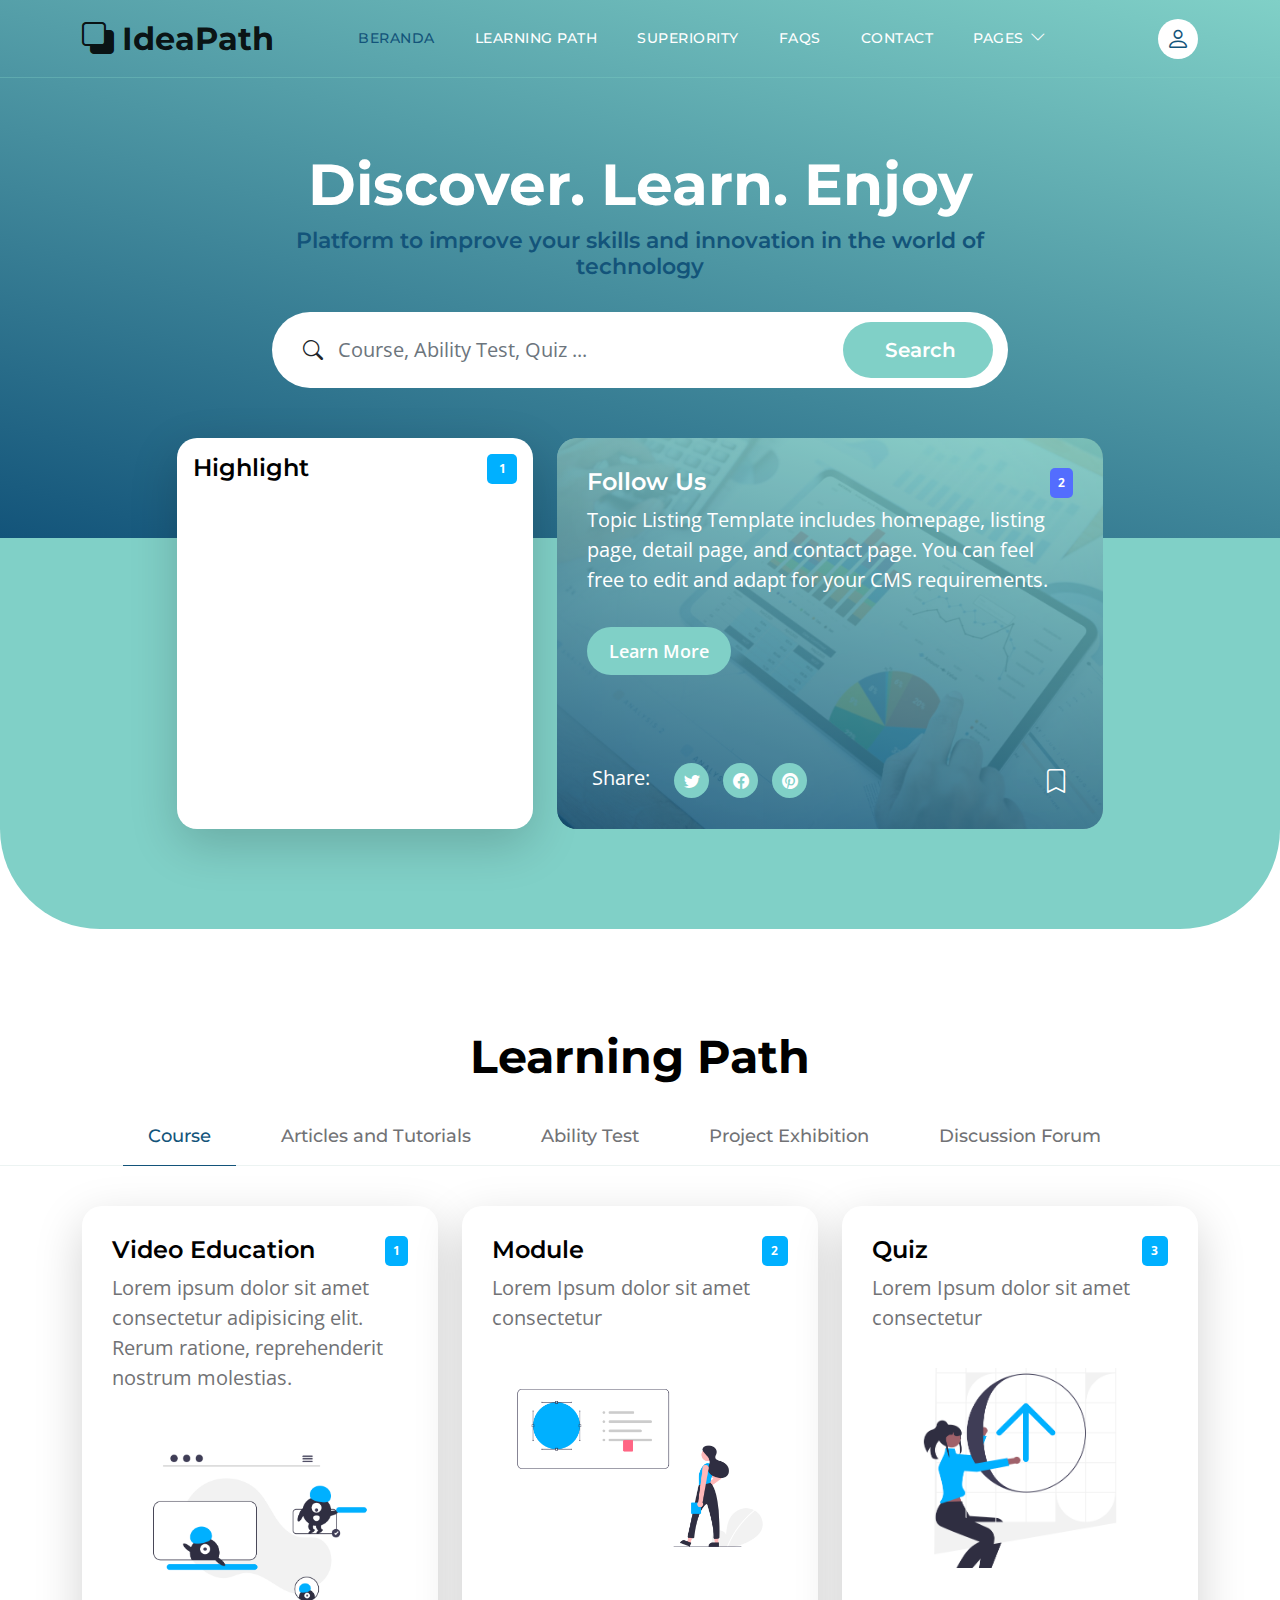
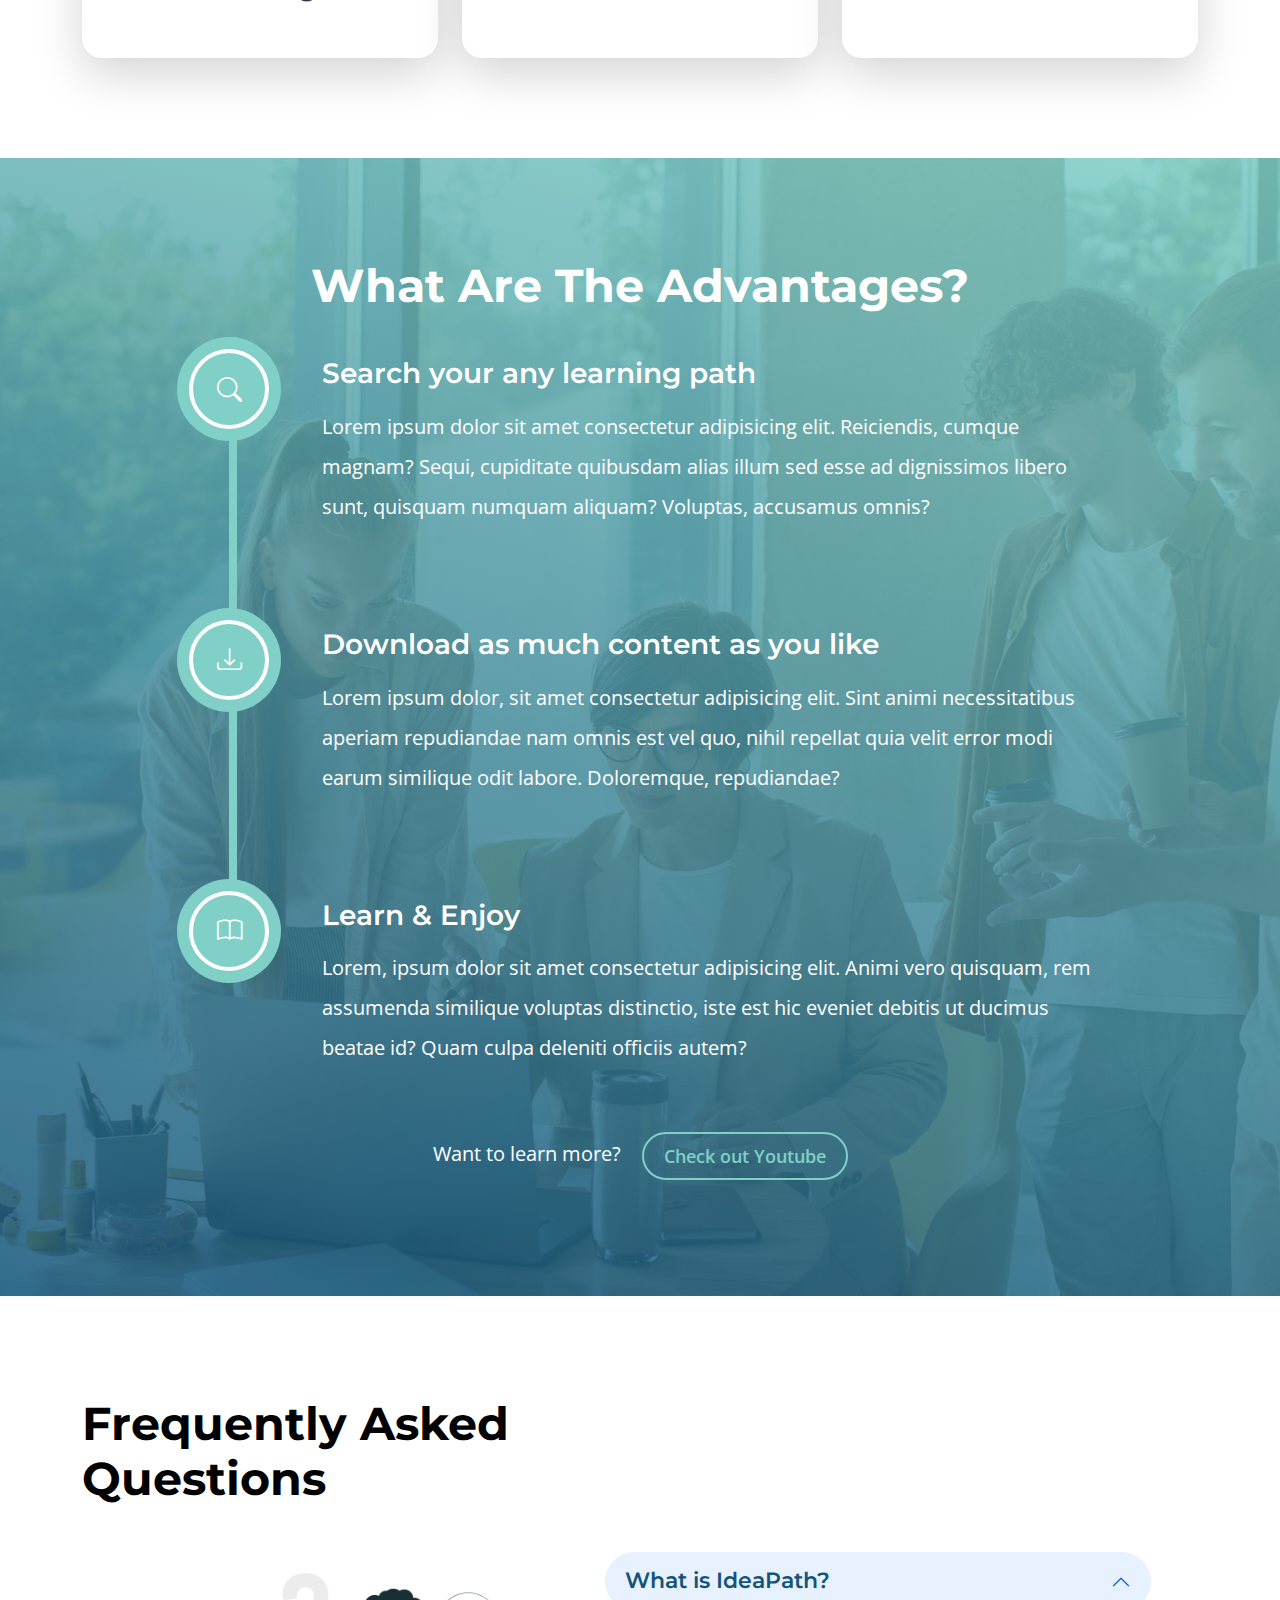
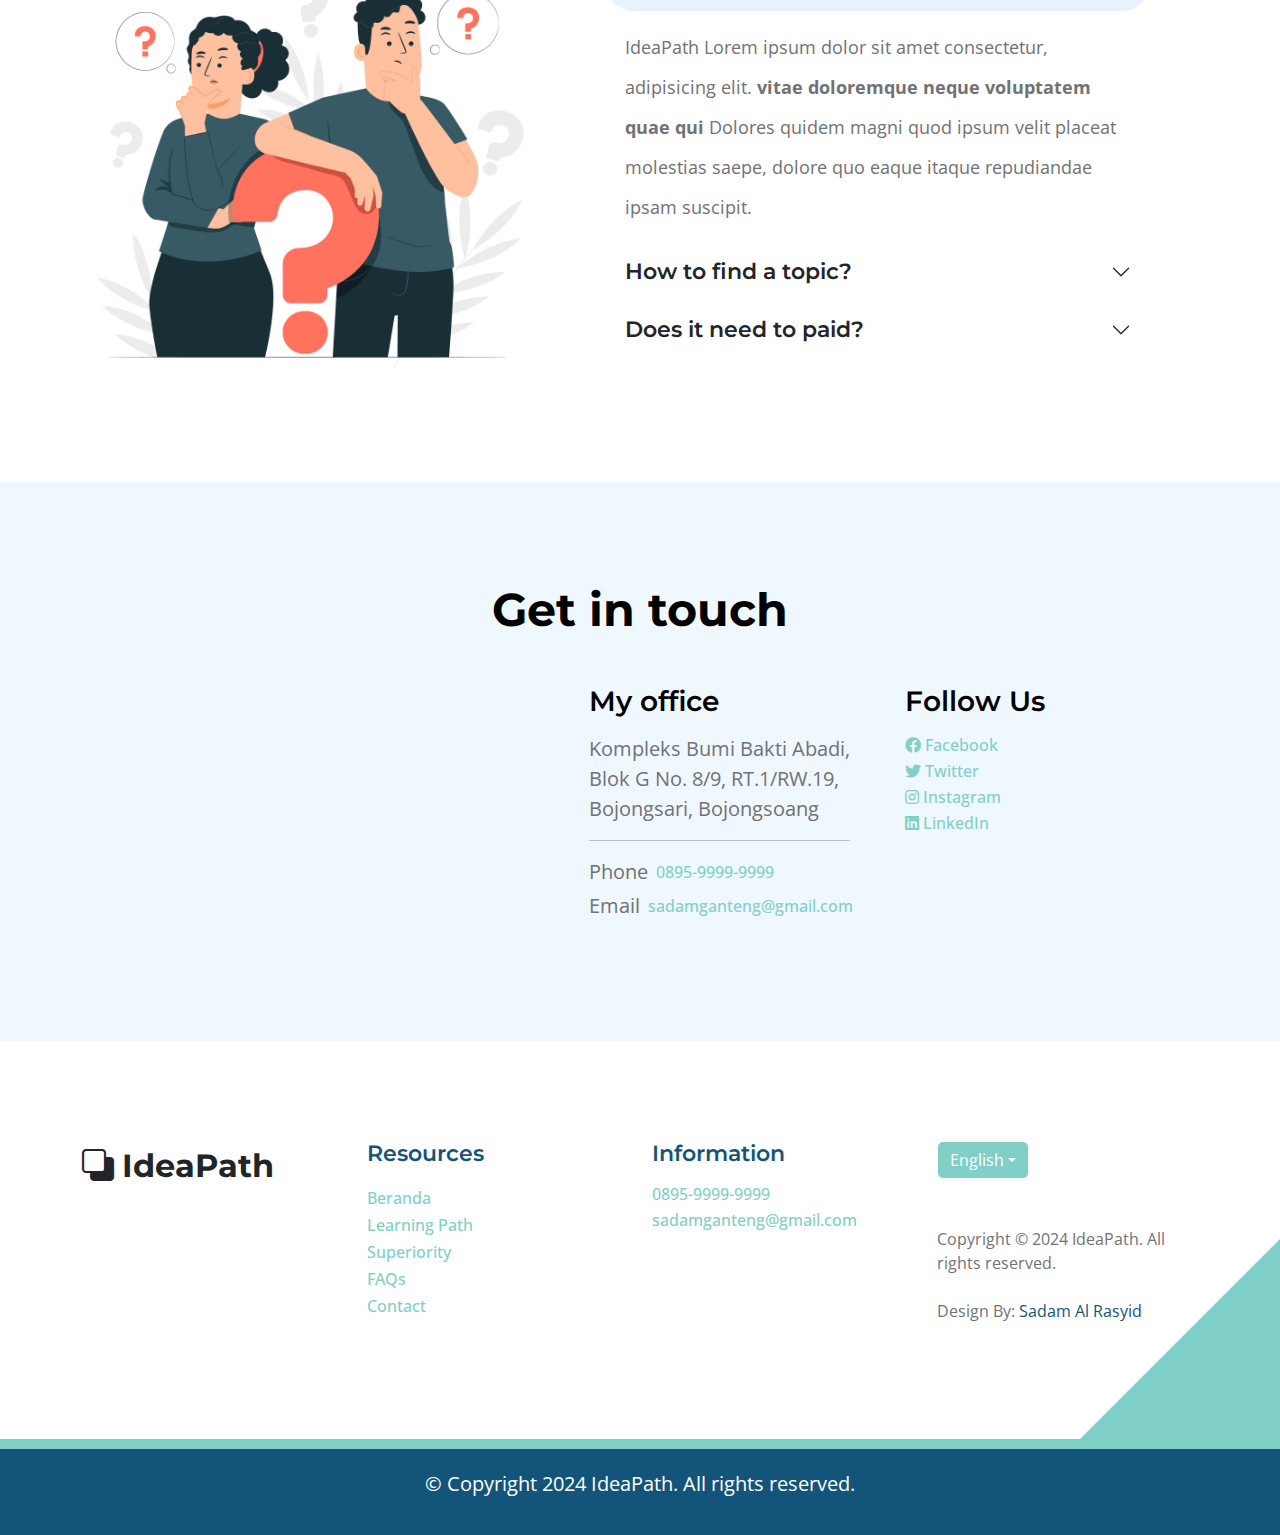
==== index.html @ 11477829 "first commit" ====
<!doctype html>
<html lang="en">
    <head>
        <meta charset="utf-8">
        <meta name="viewport" content="width=device-width, initial-scale=1">

        <meta name="description" content="">
        <meta name="author" content="">

        <title>IdeaPath</title>

        <!-- CSS FILES -->        
        <link rel="preconnect" href="https://fonts.googleapis.com">
        
        <link rel="preconnect" href="https://fonts.gstatic.com" crossorigin>

        <link href="https://fonts.googleapis.com/css2?family=Montserrat:wght@500;600;700&family=Open+Sans&display=swap" rel="stylesheet">
                        
        <link href="css/bootstrap.min.css" rel="stylesheet">

        <link href="css/bootstrap-icons.css" rel="stylesheet">

        <link href="css/style.css" rel="stylesheet">      

    </head>
    
    <!-- SADAM AL RASYID OWNER -->


    <body id="top">

        <main>

            <nav class="navbar navbar-expand-lg">
                <div class="container">
                    <a class="navbar-brand" href="index.html">
                        <i class="bi-back"></i>
                        <span>IdeaPath</span>
                    </a>

                    <div class="d-lg-none ms-auto me-4">
                        <a href="#top" class="navbar-icon bi-person smoothscroll"></a>
                    </div>
    
                    <button class="navbar-toggler" type="button" data-bs-toggle="collapse" data-bs-target="#navbarNav" aria-controls="navbarNav" aria-expanded="false" aria-label="Toggle navigation">
                        <span class="navbar-toggler-icon"></span>
                    </button>
    
                    <div class="collapse navbar-collapse" id="navbarNav">
                        <ul class="navbar-nav ms-lg-5 me-lg-auto">
                            <li class="nav-item">
                                <a class="nav-link click-scroll" href="#section_1">Beranda</a>
                            </li>

                            <li class="nav-item">
                                <a class="nav-link click-scroll" href="#section_2">Learning Path</a>
                            </li>
    
                            <li class="nav-item">
                                <a class="nav-link click-scroll" href="#section_3">Superiority</a>
                            </li>

                            <li class="nav-item">
                                <a class="nav-link click-scroll" href="#section_4">FAQs</a>
                            </li>
    
                            <li class="nav-item">
                                <a class="nav-link click-scroll" href="#section_5">Contact</a>
                            </li>

                            <li class="nav-item dropdown">
                                <a class="nav-link dropdown-toggle" href="#" id="navbarLightDropdownMenuLink" role="button" data-bs-toggle="dropdown" aria-expanded="false">Pages</a>

                                <ul class="dropdown-menu dropdown-menu-light" aria-labelledby="navbarLightDropdownMenuLink">
                                    <li><a class="dropdown-item" href="topics-listing.html">Topics Listing</a></li>

                                    <li><a class="dropdown-item" href="contact.html">Contact Form</a></li>
                                </ul>
                            </li>
                        </ul>

                        <div class="d-none d-lg-block">
                            <a href="#top" class="navbar-icon bi-person smoothscroll"></a>
                        </div>
                    </div>
                </div>
            </nav>
            

            <section class="hero-section d-flex justify-content-center align-items-center" id="section_1">
                <div class="container">
                    <div class="row">

                        <div class="col-lg-8 col-12 mx-auto">
                            <h1 class="text-white text-center">Discover. Learn. Enjoy</h1>

                            <h6 class="text-center">Platform to improve your skills and innovation in the world of technology</h6>

                            <form method="get" class="custom-form mt-4 pt-2 mb-lg-0 mb-5" role="search">
                                <div class="input-group input-group-lg">
                                    <span class="input-group-text bi-search" id="basic-addon1">
                                        
                                    </span>

                                    <input name="keyword" type="search" class="form-control" id="keyword" placeholder="Course, Ability Test, Quiz ..." aria-label="Search">

                                    <button type="submit" class="form-control">Search</button>
                                </div>
                            </form>
                        </div>

                    </div>
                </div>
            </section>


            <section class="featured-section">
                <div class="container">
                    <div class="row justify-content-center">

                        <div class="col-lg-4 col-12 mb-4 mb-lg-0">
                            <div class="custom-block bg-white shadow-lg p-3">
                                <div class="d-flex mb-3">
                                    <div>
                                        <h5 class="mb-2">Highlight</h5>
                                    </div>
                                    <span class="badge bg-design rounded-pill ms-auto">1</span>
                                </div>
                                <div class="embed-responsive embed-responsive-16by9">
                                    <iframe class="embed-responsive-item" src="https://www.youtube.com/embed/qycqF1CWcXg" allowfullscreen style="width: 100%; height: 300px; border: 0;"></iframe>
                                </div>
                            </div>
                        </div>                        


                        <div class="col-lg-6 col-12">
                            <div class="custom-block custom-block-overlay">
                                <div class="d-flex flex-column h-100">
                                    <img src="images/businesswoman-using-tablet-analysis.jpg" class="custom-block-image img-fluid" alt="">

                                    <div class="custom-block-overlay-text d-flex">
                                        <div>
                                            <h5 class="text-white mb-2">Follow Us</h5>

                                            <p class="text-white">Topic Listing Template includes homepage, listing page, detail page, and contact page. You can feel free to edit and adapt for your CMS requirements.</p>

                                            <a href="topics-detail.html" class="btn custom-btn mt-2 mt-lg-3">Learn More</a>
                                        </div>

                                        <span class="badge bg-finance rounded-pill ms-auto">2</span>
                                    </div>

                                    <div class="social-share d-flex">
                                        <p class="text-white me-4">Share:</p>

                                        <ul class="social-icon">
                                            <li class="social-icon-item">
                                                <a href="#" class="social-icon-link bi-twitter"></a>
                                            </li>

                                            <li class="social-icon-item">
                                                <a href="#" class="social-icon-link bi-facebook"></a>
                                            </li>

                                            <li class="social-icon-item">
                                                <a href="#" class="social-icon-link bi-pinterest"></a>
                                            </li>
                                        </ul>

                                        <a href="#" class="custom-icon bi-bookmark ms-auto"></a>
                                    </div>

                                    <div class="section-overlay"></div>
                                </div>
                            </div>
                        </div>

                    </div>
                </div>
            </section>


            <section class="explore-section section-padding" id="section_2">
                <div class="container">
                    <div class="row">

                        <div class="col-12 text-center">
                            <h2 class="mb-4">Learning Path</h1>
                        </div>

                    </div>
                </div>

                <div class="container-fluid">
                    <div class="row">
                        <ul class="nav nav-tabs" id="myTab" role="tablist">
                            <li class="nav-item" role="presentation">
                                <button class="nav-link active" id="design-tab" data-bs-toggle="tab" data-bs-target="#design-tab-pane" type="button" role="tab" aria-controls="design-tab-pane" aria-selected="true">Course</button>
                            </li>

                            <li class="nav-item" role="presentation">
                                <button class="nav-link" id="marketing-tab" data-bs-toggle="tab" data-bs-target="#marketing-tab-pane" type="button" role="tab" aria-controls="marketing-tab-pane" aria-selected="false">Articles and Tutorials</button>
                            </li>

                            <li class="nav-item" role="presentation">
                                <button class="nav-link" id="finance-tab" data-bs-toggle="tab" data-bs-target="#finance-tab-pane" type="button" role="tab" aria-controls="finance-tab-pane" aria-selected="false">Ability Test</button>
                            </li>

                            <li class="nav-item" role="presentation">
                                <button class="nav-link" id="music-tab" data-bs-toggle="tab" data-bs-target="#music-tab-pane" type="button" role="tab" aria-controls="music-tab-pane" aria-selected="false">Project Exhibition</button>
                            </li>

                            <li class="nav-item" role="presentation">
                                <button class="nav-link" id="education-tab" data-bs-toggle="tab" data-bs-target="#education-tab-pane" type="button" role="tab" aria-controls="education-tab-pane" aria-selected="false">Discussion Forum</button>
                            </li>
                        </ul>
                    </div>
                </div>

                <div class="container">
                    <div class="row">

                        <div class="col-12">
                            <div class="tab-content" id="myTabContent">
                                <div class="tab-pane fade show active" id="design-tab-pane" role="tabpanel" aria-labelledby="design-tab" tabindex="0">
                                    <div class="row">
                                        <div class="col-lg-4 col-md-6 col-12 mb-4 mb-lg-0">
                                            <div class="custom-block bg-white shadow-lg">
                                                <a href="topics-detail.html">
                                                    <div class="d-flex">
                                                        <div>
                                                            <h5 class="mb-2">Video Education</h5>

                                                            <p class="mb-0">Lorem ipsum dolor sit amet consectetur adipisicing elit. Rerum ratione, reprehenderit nostrum molestias.</p>
                                                        </div>

                                                        <span class="badge bg-design rounded-pill ms-auto">1</span>
                                                    </div>

                                                    <img src="images/topics/undraw_Remote_design_team_re_urdx.png" class="custom-block-image img-fluid" alt="">
                                                </a>
                                            </div>
                                        </div>

                                        <div class="col-lg-4 col-md-6 col-12 mb-4 mb-lg-0">
                                            <div class="custom-block bg-white shadow-lg">
                                                <a href="topics-detail.html">
                                                    <div class="d-flex">
                                                        <div>
                                                            <h5 class="mb-2">Module</h5>

                                                                <p class="mb-0">Lorem Ipsum dolor sit amet consectetur</p>
                                                        </div>

                                                        <span class="badge bg-design rounded-pill ms-auto">2</span>
                                                    </div>

                                                    <img src="images/topics/undraw_Redesign_feedback_re_jvm0.png" class="custom-block-image img-fluid" alt="">
                                                </a>
                                            </div>
                                        </div>

                                        <div class="col-lg-4 col-md-6 col-12">
                                            <div class="custom-block bg-white shadow-lg">
                                                <a href="topics-detail.html">
                                                    <div class="d-flex">
                                                        <div>
                                                            <h5 class="mb-2">Quiz</h5>

                                                                <p class="mb-0">Lorem Ipsum dolor sit amet consectetur</p>
                                                        </div>

                                                        <span class="badge bg-design rounded-pill ms-auto">3</span>
                                                    </div>

                                                    <img src="images/topics/colleagues-working-cozy-office-medium-shot.png" class="custom-block-image img-fluid" alt="">
                                                </a>
                                            </div>
                                        </div>
                                    </div>
                                </div>

                                <div class="tab-pane fade" id="marketing-tab-pane" role="tabpanel" aria-labelledby="marketing-tab" tabindex="0">
                                    <div class="row">
                                        <div class="col-lg-4 col-md-6 col-12 mb-4 mb-lg-3">
                                                <div class="custom-block bg-white shadow-lg">
                                                    <a href="topics-detail.html">
                                                        <div class="d-flex">
                                                            <div>
                                                                <h5 class="mb-2">Article</h5>

                                                                <p class="mb-0">Lorem Ipsum dolor sit amet consectetur</p>
                                                            </div>

                                                            <span class="badge bg-advertising rounded-pill ms-auto">1</span>
                                                        </div>

                                                        <img src="images/topics/undraw_online_ad_re_ol62.png" class="custom-block-image img-fluid" alt="">
                                                    </a>
                                                </div>
                                            </div>

                                            <div class="col-lg-4 col-md-6 col-12 mb-4 mb-lg-3">
                                                <div class="custom-block bg-white shadow-lg">
                                                    <a href="topics-detail.html">
                                                        <div class="d-flex">
                                                            <div>
                                                                <h5 class="mb-2">Webinar Information</h5>

                                                                <p class="mb-0">Lorem Ipsum dolor sit amet consectetur</p>
                                                            </div>

                                                            <span class="badge bg-advertising rounded-pill ms-auto">2</span>
                                                        </div>

                                                        <img src="images/topics/undraw_Group_video_re_btu7.png" class="custom-block-image img-fluid" alt="">
                                                    </a>
                                                </div>
                                            </div>

                                            <div class="col-lg-4 col-md-6 col-12">
                                                <div class="custom-block bg-white shadow-lg">
                                                    <a href="topics-detail.html">
                                                        <div class="d-flex">
                                                            <div>
                                                                <h5 class="mb-2">Workshop Information</h5>

                                                                <p class="mb-0">Lorem Ipsum dolor sit amet consectetur</p>
                                                            </div>

                                                            <span class="badge bg-advertising rounded-pill ms-auto">3</span>
                                                        </div>

                                                        <img src="images/topics/undraw_viral_tweet_gndb.png" class="custom-block-image img-fluid" alt="">
                                                    </a>
                                                </div>
                                            </div>
                                        </div>
                                  </div>

                                <div class="tab-pane fade" id="finance-tab-pane" role="tabpanel" aria-labelledby="finance-tab" tabindex="0">   <div class="row">
                                        <div class="col-lg-6 col-md-6 col-12 mb-4 mb-lg-0">
                                            <div class="custom-block bg-white shadow-lg">
                                                <a href="topics-detail.html">
                                                    <div class="d-flex">
                                                        <div>
                                                            <h5 class="mb-2">Notice</h5>

                                                            <p class="mb-0">Lorem Ipsum dolor sit amet consectetur</p>
                                                        </div>

                                                        <span class="badge bg-finance rounded-pill ms-auto">1</span>
                                                    </div>

                                                    <img src="images/topics/undraw_Finance_re_gnv2.png" class="custom-block-image img-fluid" alt="">
                                                </a>
                                            </div>
                                        </div>
                                        
                                        <div class="col-lg-6 col-md-6 col-12">
                                            <div class="custom-block custom-block-overlay d-flex flex-column justify-content-end align-items-center">
                                                <div class="d-flex flex-column h-100">
                                                    <img src="images/businesswoman-using-tablet-analysis.jpg" class="custom-block-image img-fluid" alt="">
                                        
                                                    <div class="custom-block-overlay-text d-flex flex-column h-100 justify-content-between">
                                                        <div>
                                                            <h5 class="text-white mb-2">TechMaster Challenge</h5>
                                                            <p class="text-white">Lorem ipsum dolor, sit amet consectetur adipisicing elit. Sint animi necessitatibus aperiam repudiandae nam omnis</p>
                                                        </div>
                                        
                                                        <div class="d-flex justify-content-center w-100 mt-auto mb-3">
                                                            <a href="topics-detail.html" class="btn btn-primary start-btn">Start</a>
                                                        </div>
                                        
                                                        <span class="badge bg-finance rounded-pill ms-auto">2</span>
                                                    </div>
                                        
                                                    <div class="section-overlay"></div>
                                                </div>
                                            </div>
                                        </div>

                                    </div>
                                </div>

                                <div class="tab-pane fade" id="music-tab-pane" role="tabpanel" aria-labelledby="music-tab" tabindex="0">
                                    <div class="row">
                                        <div class="col-lg-4 col-md-6 col-12 mb-4 mb-lg-3">
                                            <div class="custom-block bg-white shadow-lg">
                                                <a href="topics-detail.html">
                                                    <div class="d-flex">
                                                        <div>
                                                            <h5 class="mb-2">Sadam Juara 1</h5>

                                                            <p class="mb-0">Lorem Ipsum dolor sit amet consectetur</p>
                                                        </div>

                                                        <span class="badge bg-music rounded-pill ms-auto">1</span>
                                                    </div>

                                                    <img src="images/topics/undraw_Compose_music_re_wpiw.png" class="custom-block-image img-fluid" alt="">
                                                </a>
                                            </div>
                                        </div>

                                        <div class="col-lg-4 col-md-6 col-12 mb-4 mb-lg-3">
                                            <div class="custom-block bg-white shadow-lg">
                                                <a href="topics-detail.html">
                                                    <div class="d-flex">
                                                        <div>
                                                            <h5 class="mb-2">Evacademy</h5>

                                                            <p class="mb-0">Lorem Ipsum dolor sit amet consectetur</p>
                                                        </div>

                                                        <span class="badge bg-music rounded-pill ms-auto">2</span>
                                                    </div>

                                                    <img src="images/topics/undraw_happy_music_g6wc.png" class="custom-block-image img-fluid" alt="">
                                                </a>
                                            </div>
                                        </div>

                                        <div class="col-lg-4 col-md-6 col-12">
                                            <div class="custom-block bg-white shadow-lg">
                                                <a href="topics-detail.html">
                                                    <div class="d-flex">
                                                        <div>
                                                            <h5 class="mb-2">Juaraku</h5>

                                                            <p class="mb-0">Lorem Ipsum dolor sit amet consectetur</p>
                                                        </div>

                                                        <span class="badge bg-music rounded-pill ms-auto">3</span>
                                                    </div>

                                                    <img src="images/topics/undraw_Podcast_audience_re_4i5q.png" class="custom-block-image img-fluid" alt="">
                                                </a>
                                            </div>
                                        </div>
                                    </div>
                                </div>

                                <div class="tab-pane fade" id="education-tab-pane" role="tabpanel" aria-labelledby="education-tab" tabindex="0">
                                    <div class="row">
                                        <div class="col-lg-6 col-md-6 col-12 mb-4 mb-lg-3">
                                            <div class="custom-block bg-white shadow-lg">
                                                <a href="topics-detail.html">
                                                    <div class="d-flex">
                                                        <div>
                                                            <h5 class="mb-2">Call Meet</h5>

                                                            <p class="mb-0">Lorem Ipsum dolor sit amet consectetur</p>
                                                        </div>

                                                        <span class="badge bg-education rounded-pill ms-auto">1</span>
                                                    </div>

                                                    <img src="images/topics/undraw_Graduation_re_gthn.png" class="custom-block-image img-fluid" alt="">
                                                </a>
                                            </div>
                                        </div>

                                        <div class="col-lg-6 col-md-6 col-12">
                                            <div class="custom-block bg-white shadow-lg">
                                                <a href="topics-detail.html">
                                                    <div class="d-flex">
                                                        <div>
                                                            <h5 class="mb-2">Forum Chat</h5>

                                                            <p class="mb-0">Lorem Ipsum dolor sit amet consectetur</p>
                                                        </div>

                                                        <span class="badge bg-education rounded-pill ms-auto">2</span>
                                                    </div>

                                                    <img src="images/topics/undraw_Educator_re_ju47.png" class="custom-block-image img-fluid" alt="">
                                                </a>
                                            </div>
                                        </div>
                                    </div>
                                </div>
                            </div>

                    </div>
                </div>
            </section>


            <section class="timeline-section section-padding" id="section_3">
                <div class="section-overlay"></div>

                <div class="container">
                    <div class="row">

                        <div class="col-12 text-center">
                            <h2 class="text-white mb-4">What Are The Advantages?</h1>
                        </div>

                        <div class="col-lg-10 col-12 mx-auto">
                            <div class="timeline-container">
                                <ul class="vertical-scrollable-timeline" id="vertical-scrollable-timeline">
                                    <div class="list-progress">
                                        <div class="inner"></div>
                                    </div>

                                    <li>
                                        <h4 class="text-white mb-3">Search your any learning path</h4>

                                        <p class="text-white">Lorem ipsum dolor sit amet consectetur adipisicing elit. Reiciendis, cumque magnam? Sequi, cupiditate quibusdam alias illum sed esse ad dignissimos libero sunt, quisquam numquam aliquam? Voluptas, accusamus omnis?</p>

                                        <div class="icon-holder">
                                          <i class="bi-search"></i>
                                        </div>
                                    </li>
                                    
                                    <li>
                                        <h4 class="text-white mb-3">Download as much content as you like</h4>

                                        <p class="text-white">Lorem ipsum dolor, sit amet consectetur adipisicing elit. Sint animi necessitatibus aperiam repudiandae nam omnis est vel quo, nihil repellat quia velit error modi earum similique odit labore. Doloremque, repudiandae?</p>

                                        <div class="icon-holder">
                                          <i class="bi-download"></i>
                                        </div>
                                    </li>

                                    <li>
                                        <h4 class="text-white mb-3">Learn &amp; Enjoy</h4>

                                        <p class="text-white">Lorem, ipsum dolor sit amet consectetur adipisicing elit. Animi vero quisquam, rem assumenda similique voluptas distinctio, iste est hic eveniet debitis ut ducimus beatae id? Quam culpa deleniti officiis autem?</p>

                                        <div class="icon-holder">
                                          <i class="bi-book"></i>
                                        </div>
                                    </li>
                                </ul>
                            </div>
                        </div>

                        <div class="col-12 text-center mt-5">
                            <p class="text-white">
                                Want to learn more?
                                <a href="#" class="btn custom-btn custom-border-btn ms-3">Check out Youtube</a>
                            </p>
                        </div>
                    </div>
                </div>
            </section>


            <section class="faq-section section-padding" id="section_4">
                <div class="container">
                    <div class="row">

                        <div class="col-lg-6 col-12">
                            <h2 class="mb-4">Frequently Asked Questions</h2>
                        </div>

                        <div class="clearfix"></div>

                        <div class="col-lg-5 col-12">
                            <img src="images/faq_graphic.jpg" class="img-fluid" alt="FAQs">
                        </div>

                        <div class="col-lg-6 col-12 m-auto">
                            <div class="accordion" id="accordionExample">
                                <div class="accordion-item">
                                    <h2 class="accordion-header" id="headingOne">
                                        <button class="accordion-button" type="button" data-bs-toggle="collapse" data-bs-target="#collapseOne" aria-expanded="true" aria-controls="collapseOne">
                                        What is IdeaPath?
                                        </button>
                                    </h2>

                                    <div id="collapseOne" class="accordion-collapse collapse show" aria-labelledby="headingOne" data-bs-parent="#accordionExample">
                                        <div class="accordion-body">
                                            IdeaPath Lorem ipsum dolor sit amet consectetur, adipisicing elit. <strong>vitae doloremque neque voluptatem quae qui</strong> Dolores quidem magni quod ipsum velit placeat  molestias saepe, dolore quo eaque itaque repudiandae ipsam suscipit.
                                        </div>
                                    </div>
                                </div>

                                <div class="accordion-item">
                                    <h2 class="accordion-header" id="headingTwo">
                                        <button class="accordion-button collapsed" type="button" data-bs-toggle="collapse" data-bs-target="#collapseTwo" aria-expanded="false" aria-controls="collapseTwo">
                                        How to find a topic?
                                    </button>
                                    </h2>

                                    <div id="collapseTwo" class="accordion-collapse collapse" aria-labelledby="headingTwo" data-bs-parent="#accordionExample">
                                        <div class="accordion-body">
                                            You can search on Google with <strong>keywords</strong> such as templatemo portfolio, templatemo one-page layouts, photography, digital marketing, etc.
                                        </div>
                                    </div>
                                </div>

                                <div class="accordion-item">
                                    <h2 class="accordion-header" id="headingThree">
                                        <button class="accordion-button collapsed" type="button" data-bs-toggle="collapse" data-bs-target="#collapseThree" aria-expanded="false" aria-controls="collapseThree">
                                        Does it need to paid?
                                    </button>
                                    </h2>

                                    <div id="collapseThree" class="accordion-collapse collapse" aria-labelledby="headingThree" data-bs-parent="#accordionExample">
                                        <div class="accordion-body">
                                            Lorem, ipsum dolor sit amet consectetur adipisicing elit. Iste inventore ex aliquam eos cum similique ducimus numquam exercitationem, consequuntur porro beatae nulla eveniet nesciunt? Repellendus officia fugiat voluptatum eius facere! <code>.accordion-body</code> gooo.
                                        </div>
                                    </div>
                                </div>
                            </div>
                        </div>

                    </div>
                </div>
            </section>


            <section class="contact-section section-padding section-bg" id="section_5">
                <div class="container">
                    <div class="row">

                        <div class="col-lg-12 col-12 text-center">
                            <h2 class="mb-5">Get in touch</h2>
                        </div>
                        <div class="col-lg-5 col-12 mb-4 mb-lg-0">
                            <iframe class="google-map" src="https://www.google.com/maps/embed?pb=!1m18!1m12!1m3!1d3960.0794580477163!2d107.64256891071538!3d-6.999924768530088!2m3!1f0!2f0!3f0!3m2!1i1024!2i768!4f13.1!3m3!1m2!1s0x2e68e9be42e97311%3A0x57c04ff781d1689f!2skomplek%20Bumi%20Bakti%20Abadi%20C-10!5e0!3m2!1sid!2sid!4v1720538587493!5m2!1sid!2sid" width="100%" height="250" style="border:0;" allowfullscreen="" loading="lazy" referrerpolicy="no-referrer-when-downgrade"></iframe>
                        </div>

                        <div class="col-lg-3 col-md-6 col-12 mb-3 mb-lg- mb-md-0 ms-auto">
                            <h4 class="mb-3">My office</h4>

                            <p>Kompleks Bumi Bakti Abadi, Blok G No. 8/9, RT.1/RW.19, Bojongsari, Bojongsoang</p>

                            <hr>

                            <p class="d-flex align-items-center mb-1">
                                <span class="me-2">Phone</span>

                                <a href="tel: 305-240-9671" class="site-footer-link">
                                    0895-9999-9999
                                </a>
                            </p>

                            <p class="d-flex align-items-center">
                                <span class="me-2">Email</span>

                                <a href="mailto:info@company.com" class="site-footer-link">
                                    sadamganteng@gmail.com
                                </a>
                            </p>
                        </div>

                        <div class="col-lg-3 col-md-6 col-12 mx-auto">
                            <h4 class="mb-3">Follow Us</h4>
                        
                            <p class="d-flex align-items-center mb-1">
                                <a href="https://www.facebook.com" class="site-footer-link me-2">
                                    <i class="fab fa-facebook"></i> Facebook
                                </a>
                            </p>
                        
                            <p class="d-flex align-items-center mb-1">
                                <a href="https://www.twitter.com" class="site-footer-link me-2">
                                    <i class="fab fa-twitter"></i> Twitter
                                </a>
                            </p>
                        
                            <p class="d-flex align-items-center mb-1">
                                <a href="https://www.instagram.com" class="site-footer-link me-2">
                                    <i class="fab fa-instagram"></i> Instagram
                                </a>
                            </p>
                        
                            <p class="d-flex align-items-center mb-1">
                                <a href="https://www.linkedin.com" class="site-footer-link me-2">
                                    <i class="fab fa-linkedin"></i> LinkedIn
                                </a>
                            </p>
                        </div>
                        
                        <!-- Add Font Awesome for social media icons -->
                        <link rel="stylesheet" href="https://cdnjs.cloudflare.com/ajax/libs/font-awesome/5.15.3/css/all.min.css">
                        

                    </div>
                </div>
            </section>
        </main>

<footer class="site-footer section-padding">
            <div class="container">
                <div class="row">

                    <div class="col-lg-3 col-12 mb-4 pb-2">
                        <a class="navbar-brand mb-2" href="index.html">
                            <i class="bi-back"></i>
                            <span>IdeaPath</span>
                        </a>
                    </div>
                    
                    <div class="col-lg-3 col-md-4 col-6">
                        <h6 class="site-footer-title mb-3">Resources</h6>

                        <ul class="site-footer-links">
                            <li class="site-footer-link-item">
                                <a href="#" class="site-footer-link">Beranda</a>
                            </li>

                            <li class="site-footer-link-item">
                                <a href="#" class="site-footer-link">Learning Path</a>
                            </li>

                            <li class="site-footer-link-item">
                                <a href="#" class="site-footer-link">Superiority</a>
                            </li>
                            
                            <li class="site-footer-link-item">
                                <a href="#" class="site-footer-link">FAQs</a>
                            </li>

                            <li class="site-footer-link-item">
                                <a href="#" class="site-footer-link">Contact</a>
                            </li>
                        </ul>
                    </div>

                    <div class="col-lg-3 col-md-4 col-6 mb-4 mb-lg-0">
                        <h6 class="site-footer-title mb-3">Information</h6>

                        <p class="text-white d-flex mb-1">
                            <a href="tel: 305-240-9671" class="site-footer-link">
                                0895-9999-9999
                            </a>
                        </p>

                        <p class="text-white d-flex">
                            <a href="mailto:info@company.com" class="site-footer-link">
                                sadamganteng@gmail.com
                            </a>
                        </p>
                    </div>

                    <div class="col-lg-3 col-md-4 col-12 mt-4 mt-lg-0 ms-auto">
                        <div class="dropdown">
                            <button class="btn btn-secondary dropdown-toggle" type="button" data-bs-toggle="dropdown" aria-expanded="false">
                            English</button>

                            <ul class="dropdown-menu">
                                <li><button class="dropdown-item" type="button">Indonesian</button></li>

                                <li><button class="dropdown-item" type="button">Mandarin</button></li>

                            </ul>
                        </div>

                        <p class="copyright-text mt-lg-5 mt-4">Copyright © 2024 IdeaPath. All rights reserved.
                        <br><br>Design By: <a rel="nofollow" href="https://www.instagram.com/sadamalrasyid1/" target="_blank">Sadam Al Rasyid</a></p>
                        
                    </div>

                </div>
            </div>
        </footer>

    <!-- Footer Start -->
    <footer id="footer-copyright" class="cp">
        <div class="container">
            <div class="hm-footer-copyright text-center">
                <p style="color: white;">
                    &copy; Copyright 2024 IdeaPath. All rights reserved.
                </p>
            </div>
        </div>

        <div id="scroll-Top">
            <div class="return-to-top">
                <i class="fa fa-angle-up" id="scroll-top"></i>
            </div>
        </div>
    </footer>
    <!-- Footer End -->


        <!-- JAVASCRIPT FILES -->
        <script src="js/jquery.min.js"></script>
        <script src="js/bootstrap.bundle.min.js"></script>
        <script src="js/jquery.sticky.js"></script>
        <script src="js/click-scroll.js"></script>
        <script src="js/custom.js"></script>

    </body>
</html>
---- css/style.css ----
/* SADAM AL RASYID OWNER */

/* Editing Sadam */
.start-btn {
  background: linear-gradient(45deg, #13547a, #2575fc);
  color: white;
  border: none;
  font-size: 1.5rem;
  text-transform: uppercase;
  border-radius: 5px;
  transition: all 0.3s ease;
  box-shadow: 0 4px 10px rgba(0, 0, 0, 0.2);
  padding: 15px 30px;
  width: 100%;
  max-width: 300px;
  text-align: center;
}

.start-btn:hover {
  background: linear-gradient(45deg, #2575fc, #6a11cb);
  transform: translateY(-2px);
  box-shadow: 0 6px 15px rgba(0, 0, 0, 0.3);
}

.start-btn:active {
  transform: translateY(0);
  box-shadow: 0 4px 10px rgba(0, 0, 0, 0.2);
}

.custom-block {
  position: relative;
}

.custom-block-overlay-text {
  position: absolute;
  bottom: 0;
  left: 0;
  right: 0;
  padding: 20px;
}

.section-overlay {
  position: absolute;
  top: 0;
  left: 0;
  right: 0;
  bottom: 0;
  background: rgba(0, 0, 0, 0.5);
}

#footer-copyright {
  background: #13547a;
  color: white;
  padding: 20px 0;
}

#footer-copyright a {
  color: #f8f9fa;
  text-decoration: underline;
}

#footer-copyright a:hover {
  color: #13547a;
  text-decoration: none;
}

#scroll-Top {
  position: fixed;
  bottom: 20px;
  right: 20px;
  display: none;
}

.return-to-top {
  background: #717275;
  color: #fff;
  padding: 10px;
  border-radius: 50%;
  cursor: pointer;
}

.return-to-top:hover {
  background: #80d0c7;
}
/*---------------------------------------
  CUSTOM PROPERTIES ( VARIABLES )             
-----------------------------------------*/
:root {
  --white-color:                  #ffffff;
  --primary-color:                #13547a;
  --secondary-color:              #80d0c7;
  --section-bg-color:             #f0f8ff;
  --custom-btn-bg-color:          #80d0c7;
  --custom-btn-bg-hover-color:    #13547a;
  --dark-color:                   #000000;
  --p-color:                      #717275;
  --border-color:                 #7fffd4;
  --link-hover-color:             #13547a;

  --body-font-family:             'Open Sans', sans-serif;
  --title-font-family:            'Montserrat', sans-serif;

  --h1-font-size:                 58px;
  --h2-font-size:                 46px;
  --h3-font-size:                 32px;
  --h4-font-size:                 28px;
  --h5-font-size:                 24px;
  --h6-font-size:                 22px;
  --p-font-size:                  20px;
  --menu-font-size:               14px;
  --btn-font-size:                18px;
  --copyright-font-size:          16px;

  --border-radius-large:          100px;
  --border-radius-medium:         20px;
  --border-radius-small:          10px;

  --font-weight-normal:           400;
  --font-weight-medium:           500;
  --font-weight-semibold:         600;
  --font-weight-bold:             700;
}

body {
  background-color: var(--white-color);
  font-family: var(--body-font-family); 
}


/*---------------------------------------
  TYPOGRAPHY               
-----------------------------------------*/

h2,
h3,
h4,
h5,
h6 {
  color: var(--dark-color);
}

h1,
h2,
h3,
h4,
h5,
h6 {
  font-family: var(--title-font-family); 
  font-weight: var(--font-weight-semibold);
}

h1 {
  font-size: var(--h1-font-size);
  font-weight: var(--font-weight-bold);
}

h2 {
  font-size: var(--h2-font-size);
  font-weight: var(--font-weight-bold);
}

h3 {
  font-size: var(--h3-font-size);
}

h4 {
  font-size: var(--h4-font-size);
}

h5 {
  font-size: var(--h5-font-size);
}

h6 {
  color: var(--primary-color);
  font-size: var(--h6-font-size);
}

p {
  color: var(--p-color);
  font-size: var(--p-font-size);
  font-weight: var(--font-weight-normal);
}

ul li {
  color: var(--p-color);
  font-size: var(--p-font-size);
  font-weight: var(--font-weight-normal);
}

a, 
button {
  touch-action: manipulation;
  transition: all 0.3s;
}

a {
  display: inline-block;
  color: var(--primary-color);
  text-decoration: none;
}

a:hover {
  color: var(--link-hover-color);
}

b,
strong {
  font-weight: var(--font-weight-bold);
}


/*---------------------------------------
  SECTION               
-----------------------------------------*/
.section-padding {
  padding-top: 100px;
  padding-bottom: 100px;
}

.section-bg {
  background-color: var(--section-bg-color);
}

.section-overlay {
  background-image: linear-gradient(15deg, #13547a 0%, #80d0c7 100%);
  position: absolute;
  top: 0;
  left: 0;
  pointer-events: none;
  width: 100%;
  height: 100%;
  opacity: 0.85;
}

.section-overlay + .container {
  position: relative;
}

.tab-content {
  background-color: var(--white-color);
  border-radius: var(--border-radius-medium);
}

.nav-tabs {
  border-bottom: 1px solid #ecf3f2;
  margin-bottom: 40px;
  justify-content: center;
}

.nav-tabs .nav-link {
  border-radius: 0;
  border-top: 0;
  border-right: 0;
  border-left: 0;
  color: var(--p-color);
  font-family: var(--title-font-family);
  font-size: var(--btn-font-size);
  font-weight: var(--font-weight-medium);
  padding: 15px 25px;
  transition: all 0.3s;
}

.nav-tabs .nav-link:first-child {
  margin-right: 20px;
}

.nav-tabs .nav-item.show .nav-link, 
.nav-tabs .nav-link.active,
.nav-tabs .nav-link:focus, 
.nav-tabs .nav-link:hover {
  border-bottom-color: var(--primary-color);
  color: var(--primary-color);
}


/*---------------------------------------
  CUSTOM ICON COLOR               
-----------------------------------------*/
.custom-icon {
  color: var(--secondary-color);
}


/*---------------------------------------
  CUSTOM BUTTON               
-----------------------------------------*/
.custom-btn {
  background: var(--custom-btn-bg-color);
  border: 2px solid transparent;
  border-radius: var(--border-radius-large);
  color: var(--white-color);
  font-size: var(--btn-font-size);
  font-weight: var(--font-weight-semibold);
  line-height: normal;
  transition: all 0.3s;
  padding: 10px 20px;
}

.custom-btn:hover {
  background: var(--custom-btn-bg-hover-color);
  color: var(--white-color);
}

.custom-border-btn {
  background: transparent;
  border: 2px solid var(--custom-btn-bg-color);
  color: var(--custom-btn-bg-color);
}

.custom-border-btn:hover {
  background: var(--custom-btn-bg-color);
  border-color: transparent;
  color: var(--white-color);
}

.custom-btn-bg-white {
  border-color: var(--white-color);
  color: var(--white-color);
}


/*---------------------------------------
  SITE HEADER              
-----------------------------------------*/
.site-header {
  background-image: linear-gradient(15deg, #13547a 0%, #80d0c7 100%);
  padding-top: 150px;
  padding-bottom: 80px;
}

.site-header .container {
  height: 100%;
}

.breadcrumb-item+.breadcrumb-item::before,
.breadcrumb-item a:hover,
.breadcrumb-item.active {
  color: var(--white-color);
}

.site-header .custom-icon {
  color: var(--white-color);
  font-size: var(--h4-font-size);
}

.site-header .custom-icon:hover {
  color: var(--secondary-color);
}


/*---------------------------------------
  NAVIGATION              
-----------------------------------------*/
.sticky-wrapper {
  position: absolute;
  top: 0;
  right: 0;
  left: 0;
}

.sticky-wrapper.is-sticky .navbar {
  background-color: var(--secondary-color);
}

.navbar {
  background: transparent;
  border-bottom: 1px solid rgba(128, 208, 199, 0.35);
  z-index: 9;
}

.navbar-brand,
.navbar-brand:hover {
  font-size: var(--h3-font-size);
  font-weight: var(--font-weight-bold);
  display: block;
}

.navbar-brand span {
  font-family: var(--title-font-family);
}

.navbar-expand-lg .navbar-nav .nav-link {
  border-radius: var(--border-radius-large);
  margin: 10px;
  padding: 10px;
}

.navbar-nav .nav-link {
  display: inline-block;
  color: var(--white-color);
  font-family: var(--title-font-family); 
  font-size: var(--menu-font-size);
  font-weight: var(--font-weight-medium);
  text-transform: uppercase;
  letter-spacing: 0.5px;
  position: relative;
  padding-top: 15px;
  padding-bottom: 15px;
}

.navbar-nav .nav-link.active, 
.navbar-nav .nav-link:hover {
  color: var(--primary-color);
}

.navbar .dropdown-menu {
  background: var(--white-color);
  box-shadow: 0 1rem 3rem rgba(0,0,0,.175);
  border: 0;
  display: inherit;
  opacity: 0;
  min-width: 9rem;
  margin-top: 20px;
  padding: 13px 0 10px 0;
  transition: all 0.3s;
  pointer-events: none;
}

.navbar .dropdown-menu::before {
  content: "";
  width: 0;
  height: 0;
  border-left: 20px solid transparent;
  border-right: 20px solid transparent;
  border-bottom: 15px solid var(--white-color);
  position: absolute;
  top: -10px;
  left: 10px;
}

.navbar .dropdown-item {
  display: inline-block;
  color: var(--p-bg-color);
  font-family: var(--title-font-family); 
  font-size: var(--menu-font-size);
  font-weight: var(--font-weight-medium);
  text-transform: uppercase;
  letter-spacing: 0.5px;
  position: relative;
}

.navbar .dropdown-item.active, 
.navbar .dropdown-item:active,
.navbar .dropdown-item:focus, 
.navbar .dropdown-item:hover {
  background: transparent;
  color: var(--primary-color);
}

.navbar .dropdown-toggle::after {
  content: "\f282";
  display: inline-block;
  font-family: bootstrap-icons !important;
  font-size: var(--copyright-font-size);
  font-style: normal;
  font-weight: normal !important;
  font-variant: normal;
  text-transform: none;
  line-height: 1;
  vertical-align: -.125em;
  -webkit-font-smoothing: antialiased;
  -moz-osx-font-smoothing: grayscale;
  position: relative;
  left: 2px;
  border: 0;
}

@media screen and (min-width: 992px) {
  .navbar .dropdown:hover .dropdown-menu {
    opacity: 1;
    margin-top: 0;
    pointer-events: auto;
  }
}

.navbar-icon {
  background: var(--white-color);
  border-radius: var(--border-radius-large);
  display: inline-block;
  font-size: var(--h5-font-size);
  width: 40px;
  height: 40px;
  line-height: 40px;
  text-align: center;
  transition: all 0.3s ease;
}

.navbar-icon:hover {
  background: var(--primary-color);
  color: var(--white-color);
}

.navbar-toggler {
  border: 0;
  padding: 0;
  cursor: pointer;
  margin: 0;
  width: 30px;
  height: 35px;
  outline: none;
}

.navbar-toggler:focus {
  outline: none;
  box-shadow: none;
}

.navbar-toggler[aria-expanded="true"] .navbar-toggler-icon {
  background: transparent;
}

.navbar-toggler[aria-expanded="true"] .navbar-toggler-icon:before,
.navbar-toggler[aria-expanded="true"] .navbar-toggler-icon:after {
  transition: top 300ms 50ms ease, -webkit-transform 300ms 350ms ease;
  transition: top 300ms 50ms ease, transform 300ms 350ms ease;
  transition: top 300ms 50ms ease, transform 300ms 350ms ease, -webkit-transform 300ms 350ms ease;
  top: 0;
}

.navbar-toggler[aria-expanded="true"] .navbar-toggler-icon:before {
  transform: rotate(45deg);
}

.navbar-toggler[aria-expanded="true"] .navbar-toggler-icon:after {
  transform: rotate(-45deg);
}

.navbar-toggler .navbar-toggler-icon {
  background: var(--white-color);
  transition: background 10ms 300ms ease;
  display: block;
  width: 30px;
  height: 2px;
  position: relative;
}

.navbar-toggler .navbar-toggler-icon:before,
.navbar-toggler .navbar-toggler-icon:after {
  transition: top 300ms 350ms ease, -webkit-transform 300ms 50ms ease;
  transition: top 300ms 350ms ease, transform 300ms 50ms ease;
  transition: top 300ms 350ms ease, transform 300ms 50ms ease, -webkit-transform 300ms 50ms ease;
  position: absolute;
  right: 0;
  left: 0;
  background: var(--white-color);
  width: 30px;
  height: 2px;
  content: '';
}

.navbar-toggler .navbar-toggler-icon::before {
  top: -8px;
}

.navbar-toggler .navbar-toggler-icon::after {
  top: 8px;
}


/*---------------------------------------
  HERO        
-----------------------------------------*/
.hero-section {
  background-image: linear-gradient(15deg, #13547a 0%, #80d0c7 100%);
  position: relative;
  overflow: hidden;
  padding-top: 150px;
  padding-bottom: 150px;
}

.hero-section .input-group {
  background-color: var(--white-color);
  border-radius: var(--border-radius-large);
  padding: 10px 15px;
}

.hero-section .input-group-text {
  background-color: transparent;
  border: 0;
}

.hero-section input[type="search"] {
  border: 0;
  box-shadow: none;
  margin-bottom: 0;
  padding-left: 0;
}

.hero-section button[type="submit"] {
  background-color: var(--primary-color);
  border: 0;
  border-radius: var(--border-radius-large) !important;
  color: var(--white-color);
  max-width: 150px;
}


/*---------------------------------------
  TOPICS              
-----------------------------------------*/
.featured-section {
  background-color: var(--secondary-color);
  border-radius: 0 0 100px 100px;
  padding-bottom: 100px;
}

.featured-section .row {
  position: relative;
  bottom: 100px;
  margin-bottom: -100px;
}

.custom-block {
  border-radius: var(--border-radius-medium);
  position: relative;
  overflow: hidden;
  padding: 30px;
  transition: all 0.3s ease;
  height: 100%;
}

.custom-block:hover {
  background-color: var(--secondary-color);
  transform: translateY(-3px);
}

.custom-block > a {
  width: 100%;
}

.custom-block-image {
  display: block;
  width: 100%;
  height: 200px;
  object-fit: cover;
  margin-top: 35px;
}

.custom-block .rounded-pill {
  border-radius: 5px !important;
  display: flex;
  justify-content: center;
  text-align: center;
  width: 30px;
  height: 30px;
  line-height: 20px;
}

.custom-block-overlay {
  height: 100%;
  min-height: 350px;
  padding: 0;
}

.custom-block-overlay > a {
  height: 100%;
}

.custom-block-overlay .custom-block-image {
  border-radius: var(--border-radius-medium);
  display: block;
  height: 100%;
  margin-top: 0;
}

.custom-block-overlay-text {
  position: absolute;
  z-index: 2;
  top: 0;
  right: 0;
  left: 0;
  padding: 30px;
}

.social-share {
  position: absolute;
  bottom: 0;
  right: 0;
  left: 0;
  z-index: 2;
  padding: 20px 35px;
}

.social-share .bi-bookmark {
  color: var(--white-color);
  font-size: var(--h5-font-size);
}

.social-share .bi-bookmark:hover {
  color: var(--secondary-color);
}

.bg-design {
  background-color: #00B0FF;
}

.bg-graphic {
  background-color: #00BFA6;
}

.bg-advertising {
  background-color: #F50057;
}

.bg-finance {
  background-color: #536DFE;
}

.bg-music {
  background-color: #F9A826;
}

.bg-education {
  background-color: #00BFA6;
}


/*---------------------------------------
  TOPICS               
-----------------------------------------*/
.topics-detail-block {
  border-radius: var(--border-radius-medium);
  position: relative;
  overflow: hidden;
}

.topics-detail-block-image {
  display: block;
  border-radius: var(--border-radius-medium);
}

blockquote {
  background-color: var(--section-bg-color);
  border-radius: var(--border-radius-small);
  font-family: var(--title-font-family);
  font-size: var(--h4-font-size);
  font-weight: var(--font-weight-bold);
  display: inline-block;
  text-align: center;
  margin: 30px;
  padding: 40px;
}

.topics-listing-page .site-header {
  padding-bottom: 65px;
}

.custom-block-topics-listing-info {
  margin: 30px 20px 20px 30px;
}

.custom-block-topics-listing {
  height: inherit;
}

.custom-block-topics-listing .custom-block-image {
  width: 200px;
}


/*---------------------------------------
  PAGINATION              
-----------------------------------------*/
.pagination {
  margin-top: 40px;
}

.page-link {
  border: 0;
  border-radius: var(--border-radius-small);
  color: var(--p-color);
  font-family: var(--title-font-family);
  margin: 0 5px;
  padding: 10px 20px;
}

.page-link:hover,
.page-item:first-child .page-link:hover,
.page-item:last-child .page-link:hover {
  background-color: var(--secondary-color);
  color: var(--white-color);
}

.page-item:first-child .page-link {
  margin-right: 10px;
}

.page-item:first-child .page-link,
.page-item:last-child .page-link {
  background-color: var(--section-bg-color);
  border-radius: var(--border-radius-small);
}

.active>.page-link, .page-link.active {
  background-color: var(--secondary-color);
  border-color: var(--secondary-color);
}


/*---------------------------------------
  TIMELINE              
-----------------------------------------*/
.timeline-section {
  background-image: url('../images/colleagues-working-cozy-office-medium-shot.jpg');
  background-repeat: no-repeat;
  background-position: center;
  background-size: cover;
  position: relative;
}

.timeline-container .vertical-scrollable-timeline {
  list-style-type: none;
  position: relative;
  padding-left: 0;
}

.timeline-container .vertical-scrollable-timeline .list-progress {
  width: 8px;
  height: 87%;
  background-color: var(--primary-color);
  position: absolute;
  left: 52px;
  top: 0;
  overflow: hidden;
}

.timeline-container .vertical-scrollable-timeline .list-progress .inner {
  position: absolute;
  right: 0;
  bottom: 0;
  height: 100%;
  background-color: var(--secondary-color);
  width: 100%;
}

.timeline-container .vertical-scrollable-timeline li {
  position: relative;
  padding: 20px 0px 65px 145px;
}

.timeline-container .vertical-scrollable-timeline li:last-child {
  padding-bottom: 0;
}

.timeline-container .vertical-scrollable-timeline li p {
  line-height: 40px;
}

.timeline-container .vertical-scrollable-timeline li p:last-child {
  margin-bottom: 0;
}

.timeline-container .vertical-scrollable-timeline li .icon-holder {
  position: absolute;
  left: 0;
  top: 0;
  width: 104px;
  height: 104px;
  display: flex;
  justify-content: center;
  align-items: center;
  background-color: var(--secondary-color);
  border-radius: 50%;
  z-index: 1;
  transition: 0.4s all;
}

.timeline-container .vertical-scrollable-timeline li .icon-holder::before {
  content: "";
  width: 80px;
  height: 80px;
  border: 4px solid #fff;
  position: absolute;
  background-color: var(--secondary-color);
  border-radius: 50%;
  z-index: -1;
  transition: 0.4s all;
}

.timeline-container .vertical-scrollable-timeline li .icon-holder i {
  font-size: 25px;
  color: var(--white-color);
}

.timeline-container .vertical-scrollable-timeline li::before {
  content: "";
  position: absolute;
  height: 100%;
  width: 8px;
  background-color: transparent;
  left: 52px;
  z-index: 0;
}

.timeline-container .vertical-scrollable-timeline li.active .icon-holder {
  background-color: var(--primary-color);
}

.timeline-container .vertical-scrollable-timeline li.active .icon-holder::before {
  background-color: var(--primary-color);
}


/*---------------------------------------
  FAQs              
-----------------------------------------*/
.faq-section .accordion-item {
  border: 0;
}

.faq-section .accordion-button {
  font-size: var(--h6-font-size);
  font-weight: var(--font-weight-semibold);
}

.faq-section .accordion-item:first-of-type .accordion-button {
  border-radius: var(--border-radius-large);
}

.faq-section .accordion-button:not(.collapsed) {
  border-radius: var(--border-radius-large);
  box-shadow: none;
  color: var(--primary-color);
}

.faq-section .accordion-body {
  color: var(--p-color);
  font-size: var(--btn-font-size);
  line-height: 40px;
}

/*---------------------------------------
  NEWSLETTER               
-----------------------------------------*/
.newsletter-image {
  border-radius: var(--border-radius-medium);
}


/*---------------------------------------
  CONTACT               
-----------------------------------------*/
.google-map {
  border-radius: var(--border-radius-medium);
}

.contact-form .form-floating>textarea {
  border-radius: var(--border-radius-medium);
  height: 150px;
}


/*---------------------------------------
  SUBSCRIBE FORM               
-----------------------------------------*/
.subscribe-form-wrap {
  padding: 50px;
}

.subscribe-form {
  width: 95%;
}


/*---------------------------------------
  CUSTOM FORM               
-----------------------------------------*/
.custom-form .form-control {
  border-radius: var(--border-radius-large);
  color: var(--p-color);
  margin-bottom: 24px;
  padding-top: 13px;
  padding-bottom: 13px;
  padding-left: 20px;
  outline: none;
}

.form-floating>label {
  padding-left: 20px;
}

.custom-form button[type="submit"] {
  background: var(--custom-btn-bg-color);
  border: none;
  border-radius: var(--border-radius-large);
  color: var(--white-color);
  font-family: var(--title-font-family);
  font-size: var(--p-font-size);
  font-weight: var(--font-weight-semibold);
  transition: all 0.3s;
  margin-bottom: 0;
}

.custom-form button[type="submit"]:hover,
.custom-form button[type="submit"]:focus {
  background: var(--custom-btn-bg-hover-color);
  border-color: transparent;
}


/*---------------------------------------
  SITE FOOTER              
-----------------------------------------*/
.site-footer {
  border-bottom: 10px solid var(--secondary-color);
  position: relative;
}

.site-footer::after {
  content: "";
  position: absolute;
  bottom: 0;
  right: 0;
  width: 0;
  height: 0;
  border-style: solid;
  border-width: 0 0 200px 200px;
  border-color: transparent transparent var(--secondary-color) transparent;
  pointer-events: none;
}

.site-footer-title {
  color: var(--primary-color); 
}

.site-footer .dropdown-menu {
  padding: 0;
}

.site-footer .dropdown-item {
  color: var(--p-color);
  font-size: var(--menu-font-size);
  font-weight: var(--font-weight-medium);
  padding: 4px 18px;
}

.site-footer .dropdown-item:hover {
  background-color: transparent;
  color: var(--primary-color);
}

.site-footer .dropdown-menu li:first-child .dropdown-item {
  padding-top: 10px;
}

.site-footer .dropdown-menu li:last-child .dropdown-item {
  padding-bottom: 12px;
}

.site-footer .dropdown-toggle {
  background-color: var(--secondary-color);
  border-color: var(--white-color);
}

.site-footer .dropdown-toggle:hover {
  background-color: var(--primary-color);
  border-color: transparent;
}

.site-footer-links {
  padding-left: 0;
}

.site-footer-link-item {
  display: block;
  list-style: none;
  line-height: normal;
}

.site-footer-link {
  color: var(--secondary-color);
  font-size: var(--copyright-font-size);
  font-weight: var(--font-weight-medium);
  line-height: normal;
}

.copyright-text {
  font-size: var(--copyright-font-size);
}


/*---------------------------------------
  SOCIAL ICON               
-----------------------------------------*/
.social-icon {
  margin: 0;
  padding: 0;
}

.social-icon-item {
  list-style: none;
  display: inline-block;
  vertical-align: top;
}

.social-icon-link {
  background: var(--secondary-color);
  border-radius: var(--border-radius-large);
  color: var(--white-color);
  font-size: var(--copyright-font-size);
  display: block;
  margin-right: 10px;
  text-align: center;
  width: 35px;
  height: 35px;
  line-height: 36px;
  transition: background 0.2s, color 0.2s;
}

.social-icon-link:hover {
  background: var(--primary-color);
  color: var(--white-color);
}


/*---------------------------------------
  RESPONSIVE STYLES               
-----------------------------------------*/
@media screen and (max-width: 991px) {
  h1 {
    font-size: 48px;
  }

  h2 {
    font-size: 36px;
  }

  h3 {
    font-size: 32px;
  }

  h4 {
    font-size: 28px;
  }

  h5 {
    font-size: 20px;
  }

  h6 {
    font-size: 18px;
  }

  .section-padding {
    padding-top: 50px;
    padding-bottom: 50px;
  }
  
  .navbar {
    background-color: var(--secondary-color);
  }

  .navbar-nav .dropdown-menu {
    position: relative;
    left: 10px;
    opacity: 1;
    pointer-events: auto;
    max-width: 155px;
    margin-top: 10px;
    margin-bottom: 15px;
  }

  .navbar-expand-lg .navbar-nav {
    padding-bottom: 20px;
  }

  .navbar-expand-lg .navbar-nav .nav-link {
    padding: 0;
  }

  .nav-tabs .nav-link:first-child {
    margin-right: 5px;
  }

  .nav-tabs .nav-link {
    font-size: var(--copyright-font-size);
    padding: 10px;
  }

  .featured-section {
    border-radius: 0 0 80px 80px;
    padding-bottom: 50px;
  }

  .custom-block-topics-listing .custom-block-image {
    width: auto;
  }

  .custom-block-topics-listing > .d-flex,
  .custom-block-topics-listing-info,
  .custom-block-topics-listing a {
    flex-direction: column;
  }

  .timeline-container .vertical-scrollable-timeline .list-progress {
    height: 75%;
  }

  .timeline-container .vertical-scrollable-timeline li {
    padding-left: 135px;
  }

  .subscribe-form-wrap {
    padding-top: 30px;
    padding-bottom: 0;
  }
}

@media screen and (max-width: 480px) {
  h1 {
    font-size: 36px;
  }

  h2 {
    font-size: 28px;
  }

  h3 {
    font-size: 26px;
  }

  h4 {
    font-size: 22px;
  }

  h5 {
    font-size: 20px;
  }
}
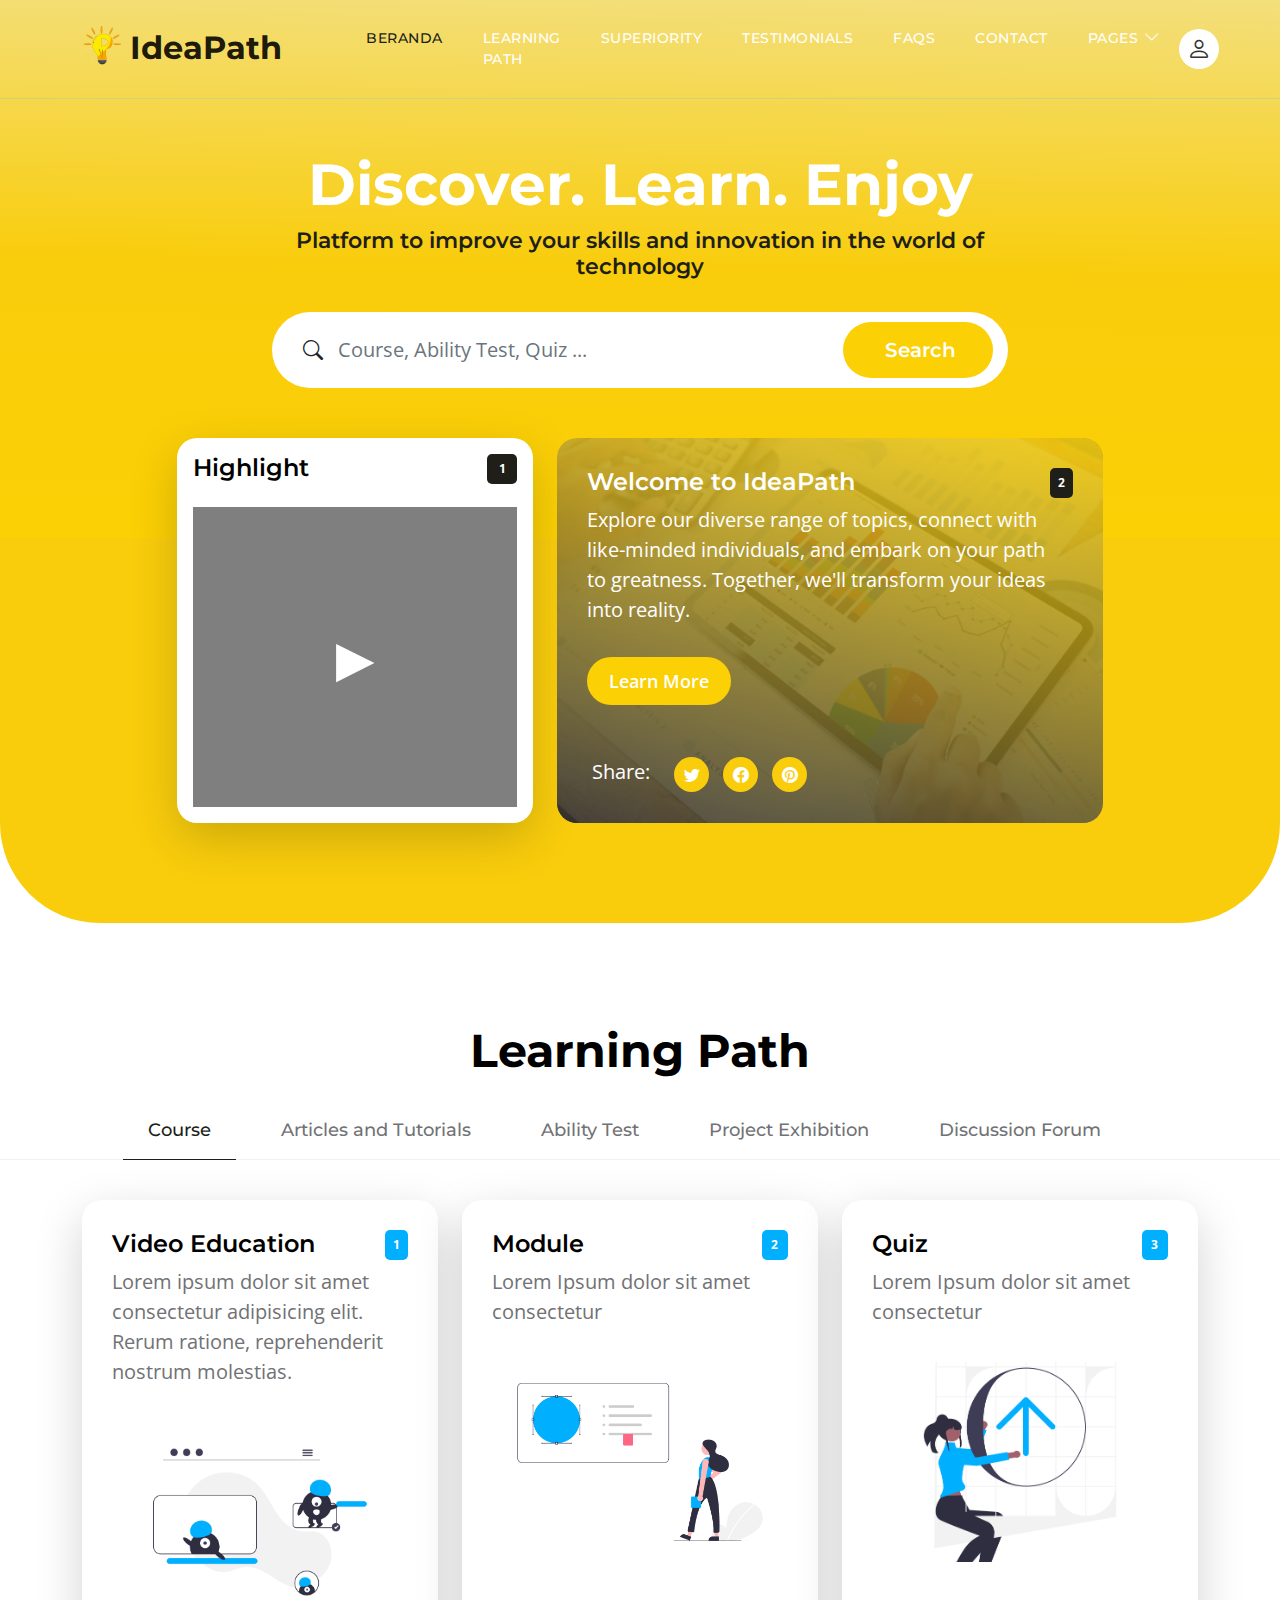
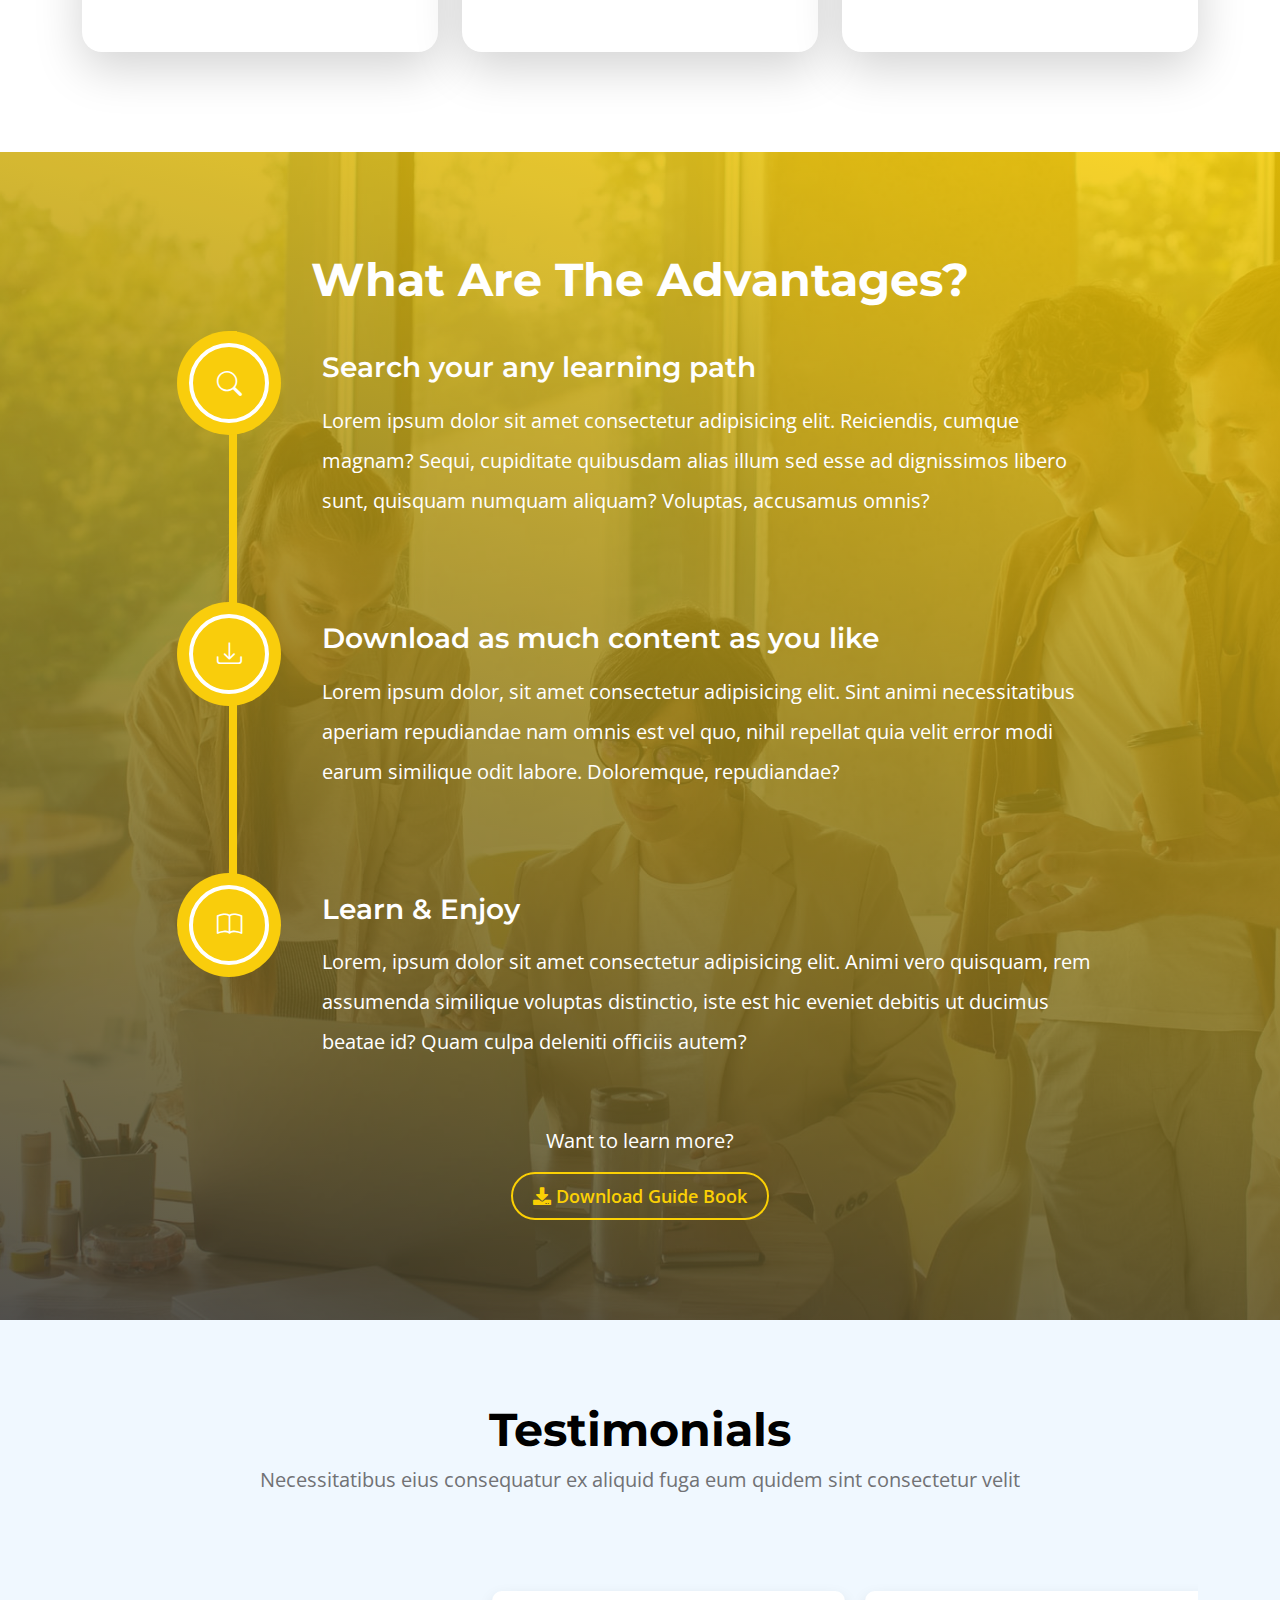
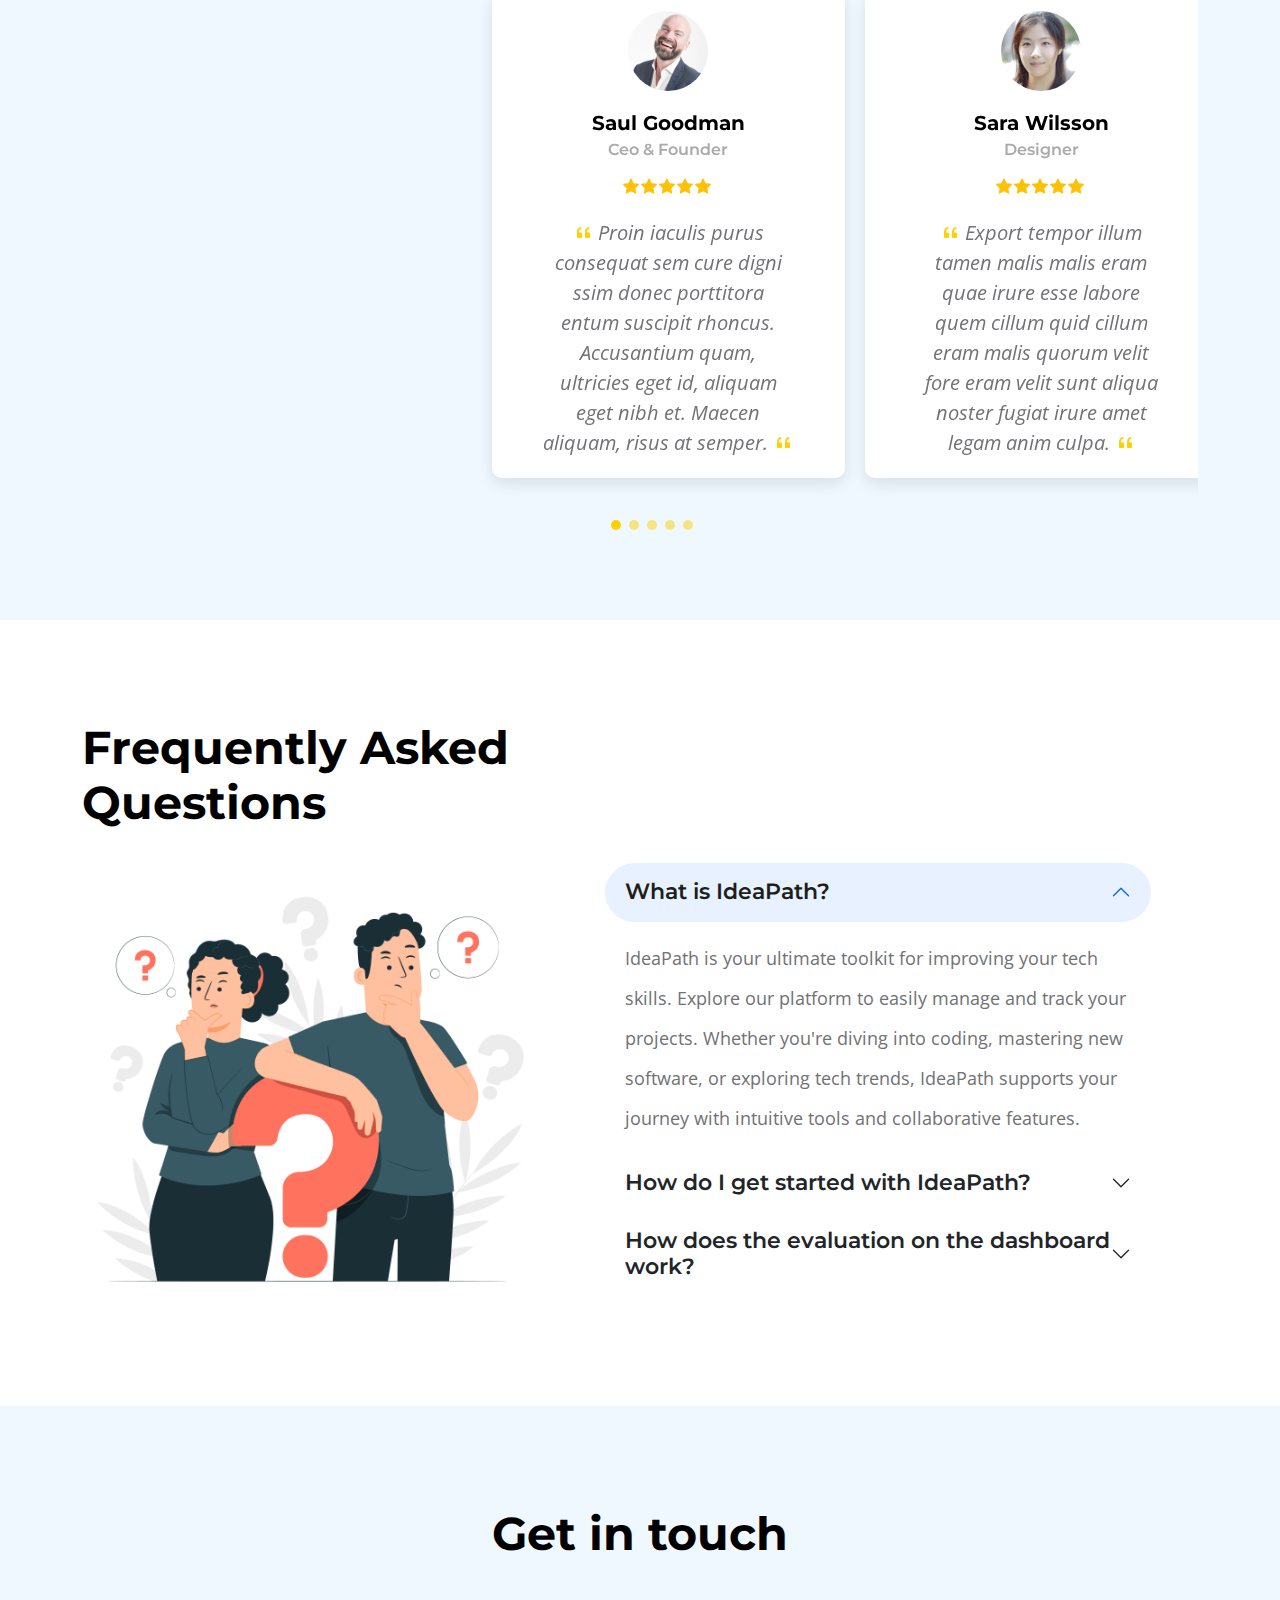
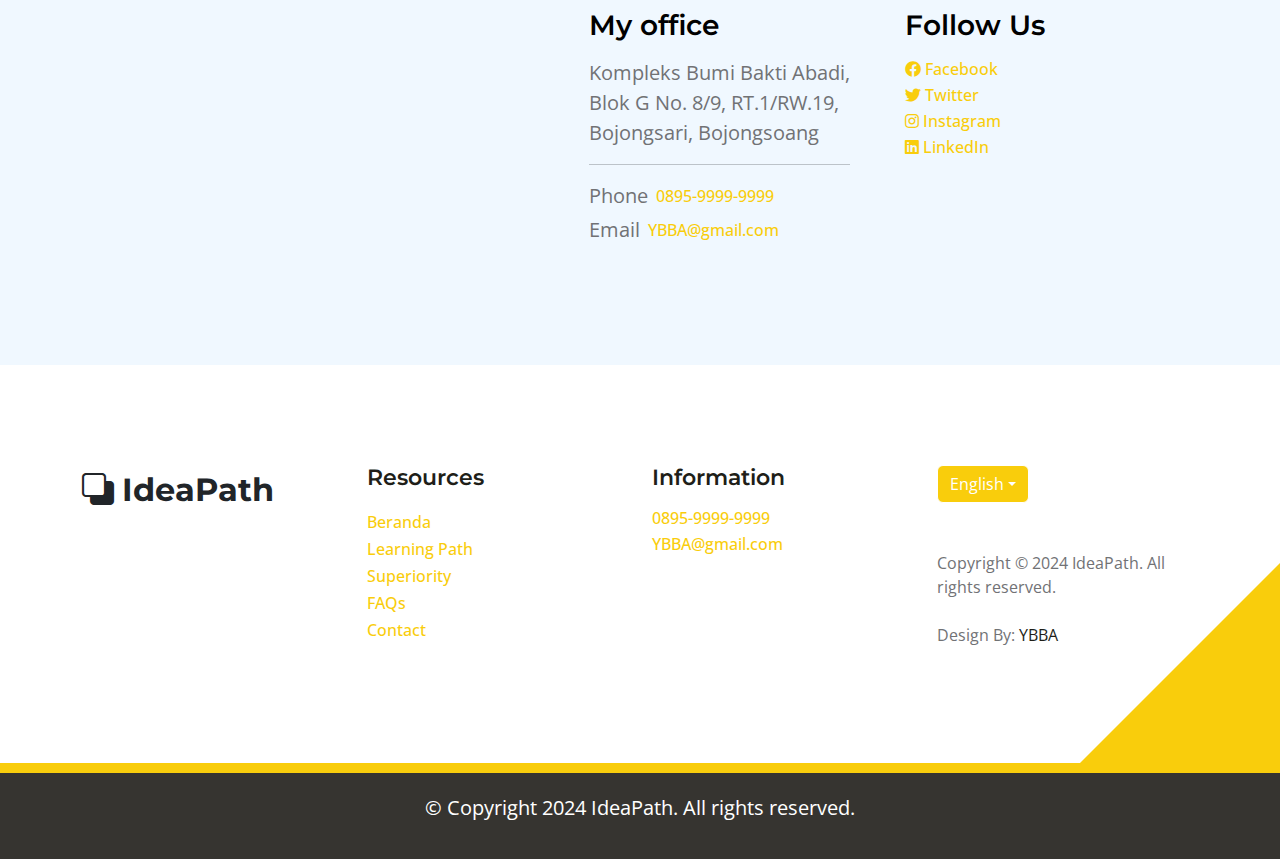
==== commit 87574e76: "Updte  sadam" ====
--- a/index.html
+++ b/index.html
@@ -11,6 +11,13 @@
 
         <!-- CSS FILES -->        
         <link rel="preconnect" href="https://fonts.googleapis.com">
+
+        <link rel="icon" type="image/png" href="images/logo.png">
+
+        <link rel="stylesheet" href="https://unpkg.com/swiper/swiper-bundle.min.css">
+
+        <script src="https://unpkg.com/swiper/swiper-bundle.min.js"></script>
+
         
         <link rel="preconnect" href="https://fonts.gstatic.com" crossorigin>
 
@@ -24,7 +31,7 @@
 
     </head>
     
-    <!-- SADAM AL RASYID OWNER -->
+    <!-- YBBA OWNER -->
 
 
     <body id="top">
@@ -34,7 +41,7 @@
             <nav class="navbar navbar-expand-lg">
                 <div class="container">
                     <a class="navbar-brand" href="index.html">
-                        <i class="bi-back"></i>
+                        <img src="images/logo.png" alt="IdeaPath Logo" style="height: 40px; margin-bottom: 10px;">
                         <span>IdeaPath</span>
                     </a>
 
@@ -61,11 +68,15 @@
                             </li>
 
                             <li class="nav-item">
-                                <a class="nav-link click-scroll" href="#section_4">FAQs</a>
+                                <a class="nav-link click-scroll" href="#section_4">testimonials</a>
+                            </li>
+
+                            <li class="nav-item">
+                                <a class="nav-link click-scroll" href="#section_5">FAQs</a>
                             </li>
     
                             <li class="nav-item">
-                                <a class="nav-link click-scroll" href="#section_5">Contact</a>
+                                <a class="nav-link click-scroll" href="#section_6">Contact</a>
                             </li>
 
                             <li class="nav-item dropdown">
@@ -80,8 +91,22 @@
                         </ul>
 
                         <div class="d-none d-lg-block">
-                            <a href="#top" class="navbar-icon bi-person smoothscroll"></a>
-                        </div>
+                            <i class="bi bi-person navbar-icon" id="login-icon"></i>
+                        </div>
+                        
+                        <div class="popup" id="login-popup">
+                            <div class="popup-header">
+                                <span class="popup-close" id="popup-close">&times;</span>
+                            </div>
+                            <div class="popup-body">
+                                <h5>Login</h5>
+                                <button class="btn btn-outline-primary" onclick="googleLogin()">
+                                    <i class="fab fa-google"></i> Login with Google
+                                </button>
+                            </div>
+                        </div>                        
+                        
+                        
                     </div>
                 </div>
             </nav>
@@ -117,21 +142,22 @@
             <section class="featured-section">
                 <div class="container">
                     <div class="row justify-content-center">
-
+                        
                         <div class="col-lg-4 col-12 mb-4 mb-lg-0">
-                            <div class="custom-block bg-white shadow-lg p-3">
+                            <div class="custom-block bg-white shadow-lg p-3 position-relative">
                                 <div class="d-flex mb-3">
                                     <div>
                                         <h5 class="mb-2">Highlight</h5>
                                     </div>
-                                    <span class="badge bg-design rounded-pill ms-auto">1</span>
-                                </div>
-                                <div class="embed-responsive embed-responsive-16by9">
-                                    <iframe class="embed-responsive-item" src="https://www.youtube.com/embed/qycqF1CWcXg" allowfullscreen style="width: 100%; height: 300px; border: 0;"></iframe>
-                                </div>
-                            </div>
-                        </div>                        
-
+                                    <span class="badge bg-music rounded-pill ms-auto">1</span>
+                                </div>
+                                <div class="embed-responsive embed-responsive-16by9 video-container">
+                                    <div class="video-overlay"></div>
+                                    <iframe class="embed-responsive-item video-frame" src="https://www.youtube.com/embed/qycqF1CWcXg?enablejsapi=1" allowfullscreen style="width: 100%; height: 300px; border: 0;"></iframe>
+                                </div>
+                            </div>
+                        </div>
+                        
 
                         <div class="col-lg-6 col-12">
                             <div class="custom-block custom-block-overlay">
@@ -140,14 +166,16 @@
 
                                     <div class="custom-block-overlay-text d-flex">
                                         <div>
-                                            <h5 class="text-white mb-2">Follow Us</h5>
-
-                                            <p class="text-white">Topic Listing Template includes homepage, listing page, detail page, and contact page. You can feel free to edit and adapt for your CMS requirements.</p>
-
-                                            <a href="topics-detail.html" class="btn custom-btn mt-2 mt-lg-3">Learn More</a>
-                                        </div>
-
-                                        <span class="badge bg-finance rounded-pill ms-auto">2</span>
+                                            <h5 class="text-white mb-2">Welcome to IdeaPath</h5>
+
+                                            <p class="text-white">Explore our diverse range of topics, connect with like-minded individuals, and embark on your path to greatness. Together, we'll transform your ideas into reality.
+
+                                            </p>
+
+                                            <a href="#section_3" class="btn custom-btn mt-2 mt-lg-3">Learn More</a>
+                                        </div>
+
+                                        <span class="badge bg-music rounded-pill ms-auto">2</span>
                                     </div>
 
                                     <div class="social-share d-flex">
@@ -167,7 +195,6 @@
                                             </li>
                                         </ul>
 
-                                        <a href="#" class="custom-icon bi-bookmark ms-auto"></a>
                                     </div>
 
                                     <div class="section-overlay"></div>
@@ -390,7 +417,7 @@
                                                 <a href="topics-detail.html">
                                                     <div class="d-flex">
                                                         <div>
-                                                            <h5 class="mb-2">Sadam Juara 1</h5>
+                                                            <h5 class="mb-2">YBBA Juara 1</h5>
 
                                                             <p class="mb-0">Lorem Ipsum dolor sit amet consectetur</p>
                                                         </div>
@@ -540,15 +567,129 @@
                         <div class="col-12 text-center mt-5">
                             <p class="text-white">
                                 Want to learn more?
-                                <a href="#" class="btn custom-btn custom-border-btn ms-3">Check out Youtube</a>
-                            </p>
+                            </p>
+                            <div>
+                                <a href="path/to/guidebook.pdf" download class="btn custom-btn custom-border-btn">
+                                  <i class="fas fa-download"></i> Download Guide Book
+                                </a>
+                            </div>
                         </div>
                     </div>
                 </div>
             </section>
 
 
-            <section class="faq-section section-padding" id="section_4">
+
+            <section id="section_4" class="testimonials section light-background">
+                <!-- Section Title -->
+                <div class="container section-title" data-aos="fade-up">
+                  <h2>Testimonials</h2>
+                  <p>Necessitatibus eius consequatur ex aliquid fuga eum quidem sint consectetur velit</p>
+                </div><!-- End Section Title -->
+              
+                <div class="container" data-aos="fade-up" data-aos-delay="100">
+                  <div class="swiper-container">
+                    <div class="swiper-wrapper">
+                      <div class="swiper-slide">
+                        <div class="testimonial-wrap">
+                          <div class="testimonial-item">
+                            <img src="assets/img/testimonials/testimonials-1.jpg" class="testimonial-img" alt="">
+                            <h3>Saul Goodman</h3>
+                            <h4>Ceo &amp; Founder</h4>
+                            <div class="stars">
+                              <i class="bi bi-star-fill"></i><i class="bi bi-star-fill"></i><i class="bi bi-star-fill"></i><i class="bi bi-star-fill"></i><i class="bi bi-star-fill"></i>
+                            </div>
+                            <p>
+                              <i class="bi bi-quote quote-icon-left"></i>
+                              <span>Proin iaculis purus consequat sem cure digni ssim donec porttitora entum suscipit rhoncus. Accusantium quam, ultricies eget id, aliquam eget nibh et. Maecen aliquam, risus at semper.</span>
+                              <i class="bi bi-quote quote-icon-right"></i>
+                            </p>
+                          </div>
+                        </div>
+                      </div><!-- End testimonial item -->
+              
+                      <div class="swiper-slide">
+                        <div class="testimonial-wrap">
+                          <div class="testimonial-item">
+                            <img src="assets/img/testimonials/testimonials-2.jpg" class="testimonial-img" alt="">
+                            <h3>Sara Wilsson</h3>
+                            <h4>Designer</h4>
+                            <div class="stars">
+                              <i class="bi bi-star-fill"></i><i class="bi bi-star-fill"></i><i class="bi bi-star-fill"></i><i class="bi bi-star-fill"></i><i class="bi bi-star-fill"></i>
+                            </div>
+                            <p>
+                              <i class="bi bi-quote quote-icon-left"></i>
+                              <span>Export tempor illum tamen malis malis eram quae irure esse labore quem cillum quid cillum eram malis quorum velit fore eram velit sunt aliqua noster fugiat irure amet legam anim culpa.</span>
+                              <i class="bi bi-quote quote-icon-right"></i>
+                            </p>
+                          </div>
+                        </div>
+                      </div><!-- End testimonial item -->
+              
+                      <div class="swiper-slide">
+                        <div class="testimonial-wrap">
+                          <div class="testimonial-item">
+                            <img src="assets/img/testimonials/testimonials-3.jpg" class="testimonial-img" alt="">
+                            <h3>Jena Karlis</h3>
+                            <h4>Store Owner</h4>
+                            <div class="stars">
+                              <i class="bi bi-star-fill"></i><i class="bi bi-star-fill"></i><i class="bi bi-star-fill"></i><i class="bi bi-star-fill"></i><i class="bi bi-star-fill"></i>
+                            </div>
+                            <p>
+                              <i class="bi bi-quote quote-icon-left"></i>
+                              <span>Enim nisi quem export duis labore cillum quae magna enim sint quorum nulla quem veniam duis minim tempor labore quem eram duis noster aute amet eram fore quis sint minim.</span>
+                              <i class="bi bi-quote quote-icon-right"></i>
+                            </p>
+                          </div>
+                        </div>
+                      </div><!-- End testimonial item -->
+              
+                      <div class="swiper-slide">
+                        <div class="testimonial-wrap">
+                          <div class="testimonial-item">
+                            <img src="assets/img/testimonials/testimonials-4.jpg" class="testimonial-img" alt="">
+                            <h3>Matt Brandon</h3>
+                            <h4>Freelancer</h4>
+                            <div class="stars">
+                              <i class="bi bi-star-fill"></i><i class="bi bi-star-fill"></i><i class="bi bi-star-fill"></i><i class="bi bi-star-fill"></i><i class="bi bi-star-fill"></i>
+                            </div>
+                            <p>
+                              <i class="bi bi-quote quote-icon-left"></i>
+                              <span>Fugiat enim eram quae cillum dolore dolor amet nulla culpa multos export minim fugiat minim velit minim dolor enim duis veniam ipsum anim magna sunt elit fore quem dolore labore illum veniam.</span>
+                              <i class="bi bi-quote quote-icon-right"></i>
+                            </p>
+                          </div>
+                        </div>
+                      </div><!-- End testimonial item -->
+              
+                      <div class="swiper-slide">
+                        <div class="testimonial-wrap">
+                          <div class="testimonial-item">
+                            <img src="assets/img/testimonials/testimonials-5.jpg" class="testimonial-img" alt="">
+                            <h3>John Larson</h3>
+                            <h4>Entrepreneur</h4>
+                            <div class="stars">
+                              <i class="bi bi-star-fill"></i><i class="bi bi-star-fill"></i><i class="bi bi-star-fill"></i><i class="bi bi-star-fill"></i><i class="bi bi-star-fill"></i>
+                            </div>
+                            <p>
+                              <i class="bi bi-quote quote-icon-left"></i>
+                              <span>Quis quorum aliqua sint quem irure aliqua veniam tempor noster veniam enim culpa labore duis sunt culpa nulla illum cillum fugiat legam esse veniam culpa fore nisi cillum quid.</span>
+                              <i class="bi bi-quote quote-icon-right"></i>
+                            </p>
+                          </div>
+                        </div>
+                      </div><!-- End testimonial item -->
+              
+                    </div>
+                    <div class="swiper-pagination"></div>
+                  </div>
+                </div>
+              </section><!-- /Testimonials Section -->
+
+
+
+
+            <section class="faq-section section-padding" id="section_5">
                 <div class="container">
                     <div class="row">
 
@@ -573,7 +714,7 @@
 
                                     <div id="collapseOne" class="accordion-collapse collapse show" aria-labelledby="headingOne" data-bs-parent="#accordionExample">
                                         <div class="accordion-body">
-                                            IdeaPath Lorem ipsum dolor sit amet consectetur, adipisicing elit. <strong>vitae doloremque neque voluptatem quae qui</strong> Dolores quidem magni quod ipsum velit placeat  molestias saepe, dolore quo eaque itaque repudiandae ipsam suscipit.
+                                            IdeaPath is your ultimate toolkit for improving your tech skills. Explore our platform to easily manage and track your projects. Whether you're diving into coding, mastering new software, or exploring tech trends, IdeaPath supports your journey with intuitive tools and collaborative features.
                                         </div>
                                     </div>
                                 </div>
@@ -581,13 +722,13 @@
                                 <div class="accordion-item">
                                     <h2 class="accordion-header" id="headingTwo">
                                         <button class="accordion-button collapsed" type="button" data-bs-toggle="collapse" data-bs-target="#collapseTwo" aria-expanded="false" aria-controls="collapseTwo">
-                                        How to find a topic?
+                                        How do I get started with IdeaPath?
                                     </button>
                                     </h2>
 
                                     <div id="collapseTwo" class="accordion-collapse collapse" aria-labelledby="headingTwo" data-bs-parent="#accordionExample">
                                         <div class="accordion-body">
-                                            You can search on Google with <strong>keywords</strong> such as templatemo portfolio, templatemo one-page layouts, photography, digital marketing, etc.
+                                            <p>To get started with IdeaPath, simply sign up or log in to your account. Once logged in, you can choose from various learning paths, access educational materials, take quizzes, and track your progress on the dashboard.</p>
                                         </div>
                                     </div>
                                 </div>
@@ -595,13 +736,13 @@
                                 <div class="accordion-item">
                                     <h2 class="accordion-header" id="headingThree">
                                         <button class="accordion-button collapsed" type="button" data-bs-toggle="collapse" data-bs-target="#collapseThree" aria-expanded="false" aria-controls="collapseThree">
-                                        Does it need to paid?
+                                        How does the evaluation on the dashboard work?
                                     </button>
                                     </h2>
 
                                     <div id="collapseThree" class="accordion-collapse collapse" aria-labelledby="headingThree" data-bs-parent="#accordionExample">
                                         <div class="accordion-body">
-                                            Lorem, ipsum dolor sit amet consectetur adipisicing elit. Iste inventore ex aliquam eos cum similique ducimus numquam exercitationem, consequuntur porro beatae nulla eveniet nesciunt? Repellendus officia fugiat voluptatum eius facere! <code>.accordion-body</code> gooo.
+                                            <p>The dashboard in IdeaPath provides a summary of your learning outcomes, quiz results, and areas for improvement. It helps you track your progress and make informed decisions based on your performance.</p>
                                         </div>
                                     </div>
                                 </div>
@@ -613,7 +754,7 @@
             </section>
 
 
-            <section class="contact-section section-padding section-bg" id="section_5">
+            <section class="contact-section section-padding section-bg" id="section_6">
                 <div class="container">
                     <div class="row">
 
@@ -643,7 +784,7 @@
                                 <span class="me-2">Email</span>
 
                                 <a href="mailto:info@company.com" class="site-footer-link">
-                                    sadamganteng@gmail.com
+                                    YBBA@gmail.com
                                 </a>
                             </p>
                         </div>
@@ -733,7 +874,7 @@
 
                         <p class="text-white d-flex">
                             <a href="mailto:info@company.com" class="site-footer-link">
-                                sadamganteng@gmail.com
+                                YBBA@gmail.com
                             </a>
                         </p>
                     </div>
@@ -752,7 +893,7 @@
                         </div>
 
                         <p class="copyright-text mt-lg-5 mt-4">Copyright © 2024 IdeaPath. All rights reserved.
-                        <br><br>Design By: <a rel="nofollow" href="https://www.instagram.com/sadamalrasyid1/" target="_blank">Sadam Al Rasyid</a></p>
+                        <br><br>Design By: <a rel="nofollow" href="https://www.instagram.com/sadamalrasyid1/" target="_blank">YBBA</a></p>
                         
                     </div>
 
@@ -786,5 +927,34 @@
         <script src="js/click-scroll.js"></script>
         <script src="js/custom.js"></script>
 
+        <script>
+            document.addEventListener('DOMContentLoaded', function () {
+              var swiper = new Swiper('.swiper-container', {
+                loop: true,
+                speed: 600,
+                autoplay: {
+                  delay: 3000,
+                },
+                slidesPerView: 'auto',
+                pagination: {
+                  el: '.swiper-pagination',
+                  type: 'bullets',
+                  clickable: true,
+                },
+                breakpoints: {
+                  320: {
+                    slidesPerView: 1,
+                    spaceBetween: 40,
+                  },
+                  1200: {
+                    slidesPerView: 2,
+                    spaceBetween: 10,
+                  },
+                },
+              });
+            });
+          </script>
+          
+          
     </body>
 </html>
--- a/css/style.css
+++ b/css/style.css
@@ -1,4 +1,383 @@
 /* SADAM AL RASYID OWNER */
+
+
+.swiper-background {
+  position: relative;
+  z-index: 0; /* Set a lower z-index to keep it behind other elements */
+}
+
+.swiper-container {
+  width: 100%;
+  overflow: hidden; /* Ensure swiper does not overflow */
+}
+
+.swiper-wrapper {
+  position: relative;
+  width: 100%;
+  height: 100%;
+}
+
+.swiper-slide {
+  width: auto; 
+  height: 100%; 
+  overflow: hidden; 
+}
+
+@media (max-width: 768px) {
+  .swiper-container {
+    width: 100%; 
+    height: auto; 
+  }
+}
+
+@media (min-width: 769px) and (max-width: 1200px) {
+  .swiper-container {
+    width: 90%; 
+    height: auto; 
+  }
+}
+
+@media (min-width: 1201px) {
+  .swiper-container {
+    width: 80%; 
+    height: auto; 
+  }
+}
+
+
+/* Person */
+
+.navbar-icon {
+  cursor: pointer;
+  font-size: 1.5rem;
+  color: #333;
+  transition: color 0.3s ease;
+}
+
+.navbar-icon:hover {
+  color: #007bff;
+}
+
+.popup {
+  display: none;
+  position: fixed;
+  top: 20px;
+  right: 20px;
+  background-color: #fff;
+  border-radius: 8px;
+  box-shadow: 0 4px 8px rgba(0, 0, 0, 0.1);
+  padding: 20px;
+  width: 300px;
+  z-index: 1000;
+  transition: all 0.3s ease;
+}
+
+.popup.active {
+  display: block;
+  animation: fadeIn 0.3s;
+}
+
+@keyframes fadeIn {
+  from {
+      opacity: 0;
+      transform: translateY(-10px);
+  }
+  to {
+      opacity: 1;
+      transform: translateY(0);
+  }
+}
+
+.popup-header {
+  position: relative;
+  border-bottom: 1px solid #eee;
+  padding-bottom: 10px;
+}
+
+.popup-close {
+  position: absolute;
+  top: 10px;
+  right: 10px;
+  cursor: pointer;
+  font-size: 1.2rem;
+  color: #333;
+  transition: color 0.3s ease;
+}
+
+.popup-close:hover {
+  color: #ff4d4d;
+}
+
+.popup-body {
+  padding-top: 10px;
+  text-align: center;
+}
+
+.popup-body h5 {
+  margin-bottom: 20px;
+  font-size: 1.2rem;
+  color: #333;
+}
+
+.popup-body button {
+  display: inline-block;
+  width: 100%;
+  padding: 10px;
+  margin: 5px 0;
+  color: #fff;
+  background-color: #4285f4;
+  border: none;
+  border-radius: 4px;
+  font-size: 1rem;
+  transition: background-color 0.3s ease;
+}
+
+.popup-body button i {
+  margin-right: 8px;
+}
+
+.popup-body button:hover {
+  background-color: #357ae8;
+}
+
+
+
+/* VIDEO */
+
+.video-container {
+  position: relative;
+  width: 100%;
+  height: 300px;
+  overflow: hidden;
+}
+
+.video-overlay {
+  position: absolute;
+  top: 0;
+  left: 0;
+  width: 100%;
+  height: 100%;
+  background: rgba(0, 0, 0, 0.5);
+  z-index: 1;
+  cursor: pointer;
+  display: flex;
+  justify-content: center;
+  align-items: center;
+}
+
+.video-overlay::before {
+  content: "▶"; /* Play icon */
+  color: white;
+  font-size: 50px;
+}
+
+.video-container iframe {
+  z-index: 0;
+  filter: blur(5px);
+  transition: filter 0.3s ease;
+}
+
+
+/* Testimonials */
+
+.swiper-container {
+  width: 90%;
+  max-width: 1200px;
+  padding-top: 30px;
+  padding-bottom: 50px;
+  position: relative; /* posisi relatif untuk mengatur posisi absolut pagination */
+  margin: 0 auto; /* mengatur kontainer di tengah */
+}
+
+.swiper-pagination {
+  position: absolute; /* posisi absolut untuk pagination */
+  bottom: 0; /* geser pagination ke bagian bawah kontainer */
+  left: 50%; /* letakkan pagination di tengah horizontal */
+  transform: translateX(-50%); /* pindahkan pagination ke tengah horizontal */
+  display: flex;
+  justify-content: center;
+  align-items: center;
+  width: 100%;
+  margin-top: 20px;
+  margin-left: 570px;
+}
+
+.swiper-pagination .swiper-pagination-bullet {
+  width: 10px;
+  height: 10px;
+  background-color: #fbd004;
+  opacity: 0.5;
+  margin: 0 5px;
+  cursor: pointer;
+  transition: opacity 0.15s ease;
+}
+
+.swiper-pagination .swiper-pagination-bullet-active {
+  opacity: 1;
+}
+
+/* Responsive styles */
+@media (max-width: 768px) {
+  .testimonial-item {
+    max-width: 100%;
+  }
+}
+
+@media (max-width: 576px) {
+  .swiper-slide {
+    padding: 15px;
+  }
+
+  .testimonial-item h3 {
+    font-size: 18px;
+  }
+
+  .testimonial-item h4 {
+    font-size: 14px;
+  }
+
+  .testimonial-item p {
+    font-size: 14px;
+  }
+}
+
+
+
+/* Testimonials */
+.testimonials {
+  display: flex;
+  flex-direction: column;
+  justify-content: center;
+  align-items: center;
+  min-height: 100vh;
+  background: #f0f8ff;
+  padding: 50px 0;
+}
+
+.section-title {
+  text-align: center;
+  margin-bottom: 40px;
+}
+
+.swiper-container {
+  width: 100%;
+  max-width: 1200px;
+  padding-top: 30px;
+  padding-bottom: 50px;
+  padding-left: 400px;
+  position: relative;
+  margin: 0 auto;
+}
+
+.swiper-slide {
+  background: #fff;
+  border-radius: 10px;
+  box-shadow: 0 6px 15px rgba(0, 0, 0, 0.1);
+  padding: 20px;
+  text-align: center;
+  margin: 10px;
+}
+
+.testimonial-wrap {
+  display: flex;
+  justify-content: center;
+  align-items: center;
+}
+
+.testimonial-item {
+  max-width: 80%;
+  margin: 0 auto;
+}
+
+.testimonial-img {
+  border-radius: 50%;
+  width: 80px;
+  height: 80px;
+  margin: 0 auto 20px;
+  object-fit: cover;
+}
+
+.testimonial-item h3 {
+  font-size: 20px;
+  font-weight: 700;
+  margin-bottom: 5px;
+}
+
+.testimonial-item h4 {
+  font-size: 16px;
+  color: #aaa;
+  margin-bottom: 15px;
+}
+
+.stars i {
+  color: #ffc107;
+  margin-right: 2px;
+}
+
+.testimonial-item p {
+  font-style: italic;
+  margin: 20px 0 0;
+}
+
+.quote-icon-left, .quote-icon-right {
+  color: #fbd004;
+}
+
+.swiper-pagination {
+  position: absolute;
+  bottom: 0;
+  left: 50%;
+  transform: translateX(-50%);
+  display: flex;
+  justify-content: center;
+  align-items: center;
+  width: 100%;
+  margin-top: 20px;
+}
+
+.swiper-pagination-bullet {
+  width: 10px;
+  height: 10px;
+  background-color: #fbd004 !important;
+  opacity: 0.5;
+  margin: 0 5px;
+  cursor: pointer;
+  transition: opacity 0.15s ease;
+}
+
+.swiper-pagination-bullet-active {
+  opacity: 1;
+}
+
+/* Responsive styles */
+@media (max-width: 768px) {
+  .testimonial-item {
+    max-width: 100%;
+  }
+}
+
+@media (max-width: 576px) {
+  .swiper-slide {
+    padding: 15px;
+  }
+
+  .testimonial-item h3 {
+    font-size: 18px;
+  }
+
+  .testimonial-item h4 {
+    font-size: 14px;
+  }
+
+  .testimonial-item p {
+    font-size: 14px;
+  }
+}
+
+
+
+
+
 
 /* Editing Sadam */
 .start-btn {
@@ -49,7 +428,7 @@
 }
 
 #footer-copyright {
-  background: #13547a;
+  background: #363430;
   color: white;
   padding: 20px 0;
 }
@@ -60,7 +439,7 @@
 }
 
 #footer-copyright a:hover {
-  color: #13547a;
+  color: #363430;
   text-decoration: none;
 }
 
@@ -80,22 +459,22 @@
 }
 
 .return-to-top:hover {
-  background: #80d0c7;
+  background: #363430;
 }
 /*---------------------------------------
   CUSTOM PROPERTIES ( VARIABLES )             
 -----------------------------------------*/
 :root {
   --white-color:                  #ffffff;
-  --primary-color:                #13547a;
-  --secondary-color:              #80d0c7;
+  --primary-color:                #201e18;
+  --secondary-color:              #f9cd0c;
   --section-bg-color:             #f0f8ff;
-  --custom-btn-bg-color:          #80d0c7;
-  --custom-btn-bg-hover-color:    #13547a;
+  --custom-btn-bg-color:          #FBD004;
+  --custom-btn-bg-hover-color:    #363430;
   --dark-color:                   #000000;
   --p-color:                      #717275;
-  --border-color:                 #7fffd4;
-  --link-hover-color:             #13547a;
+  --border-color:                 #e6c000;
+  --link-hover-color:             #363430;
 
   --body-font-family:             'Open Sans', sans-serif;
   --title-font-family:            'Montserrat', sans-serif;
@@ -223,7 +602,7 @@
 }
 
 .section-overlay {
-  background-image: linear-gradient(15deg, #13547a 0%, #80d0c7 100%);
+  background-image: linear-gradient(15deg, #363430 0%, #FBD004 100%);
   position: absolute;
   top: 0;
   left: 0;
@@ -324,7 +703,7 @@
   SITE HEADER              
 -----------------------------------------*/
 .site-header {
-  background-image: linear-gradient(15deg, #13547a 0%, #80d0c7 100%);
+  background-image: linear-gradient(15deg, #363430 0%, #FBD004 100%);
   padding-top: 150px;
   padding-bottom: 80px;
 }
@@ -562,7 +941,7 @@
   HERO        
 -----------------------------------------*/
 .hero-section {
-  background-image: linear-gradient(15deg, #13547a 0%, #80d0c7 100%);
+  background-image: linear-gradient(1deg, #FBD004 0%, #f9cd0c 50%, #f3df7c 100%);
   position: relative;
   overflow: hidden;
   padding-top: 150px;
@@ -691,29 +1070,29 @@
   color: var(--secondary-color);
 }
 
-.bg-design {
-  background-color: #00B0FF;
-}
-
-.bg-graphic {
-  background-color: #00BFA6;
-}
-
-.bg-advertising {
-  background-color: #F50057;
-}
-
-.bg-finance {
-  background-color: #536DFE;
-}
-
-.bg-music {
-  background-color: #F9A826;
-}
-
-.bg-education {
-  background-color: #00BFA6;
-}
+  .bg-design {
+    background-color: #00B0FF;
+  }
+
+  .bg-graphic {
+    background-color: #00BFA6;
+  }
+
+  .bg-advertising {
+    background-color: #F50057;
+  }
+
+  .bg-finance {
+    background-color: #536DFE;
+  }
+
+  .bg-music {
+    background-color: #201e18;
+  }
+
+  .bg-education {
+    background-color: #00BFA6;
+  }
 
 
 /*---------------------------------------
@@ -1229,3 +1608,4 @@
   }
 }
 
+
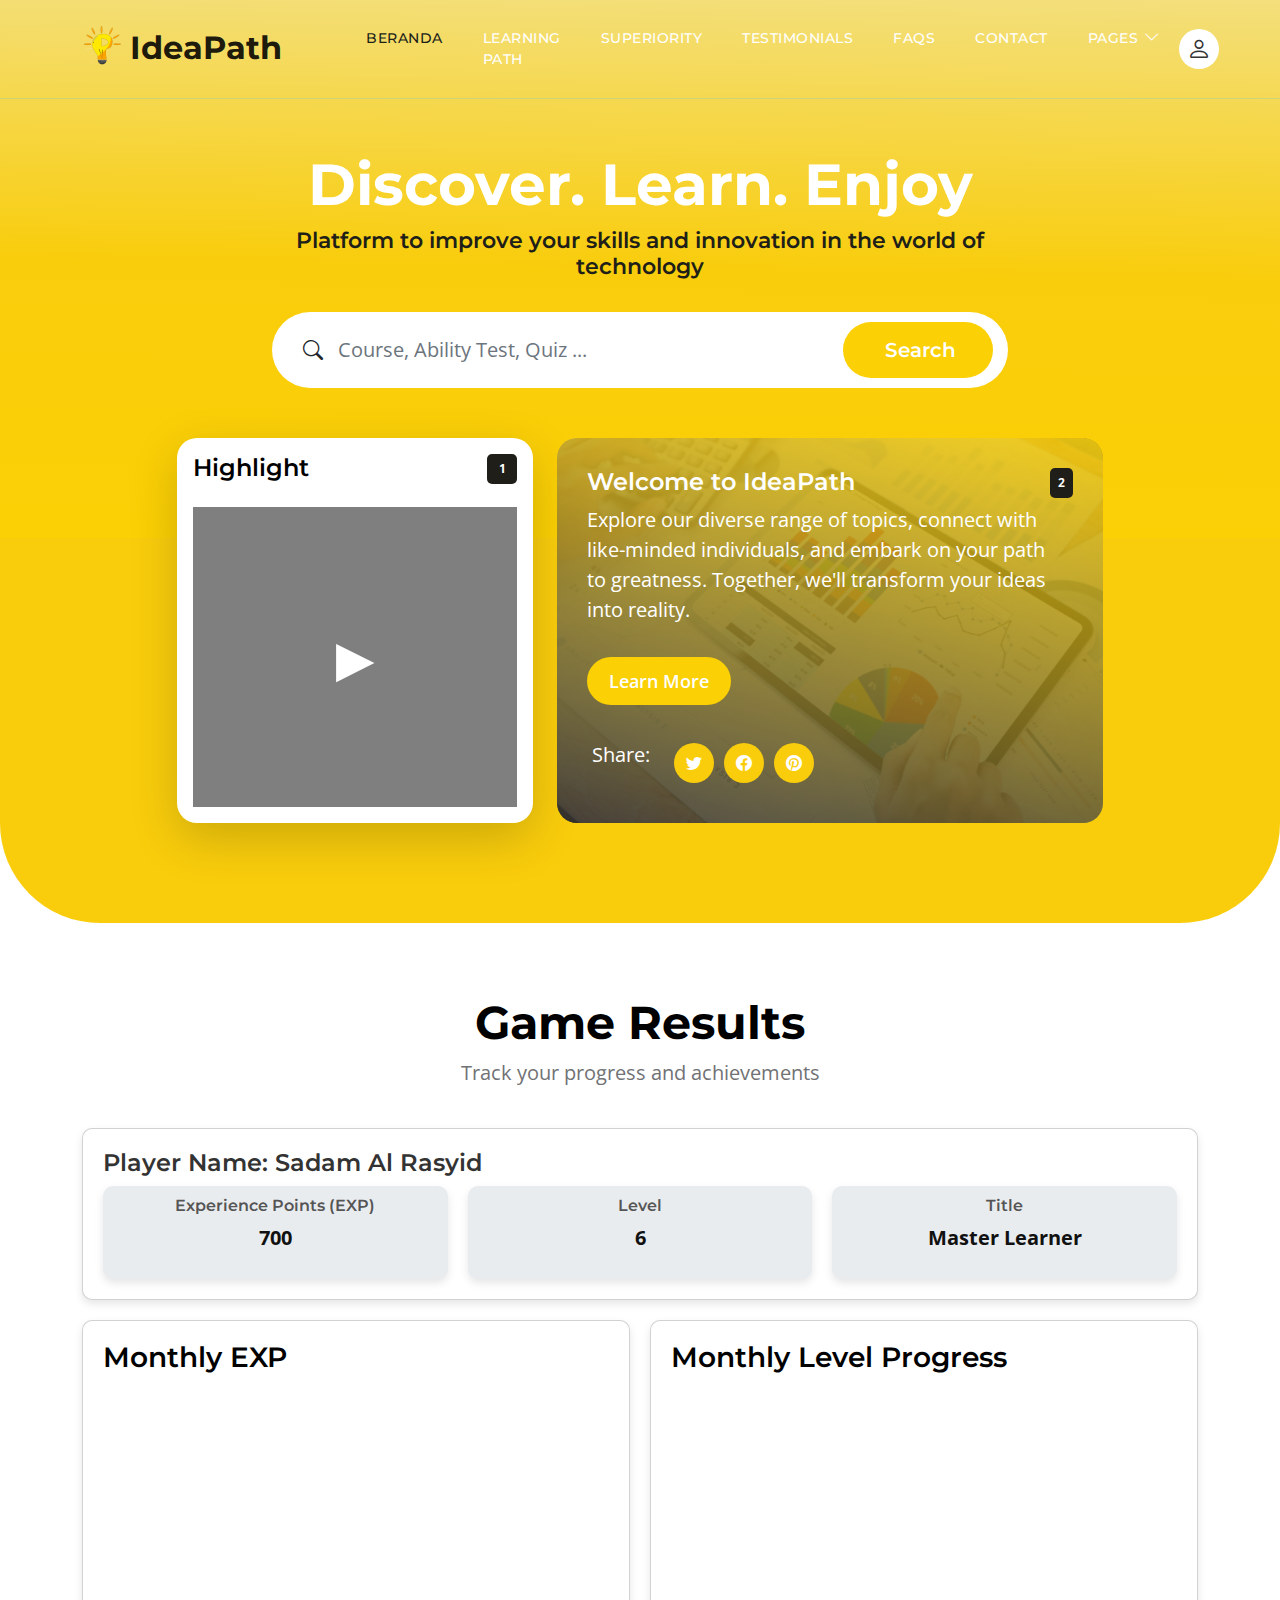
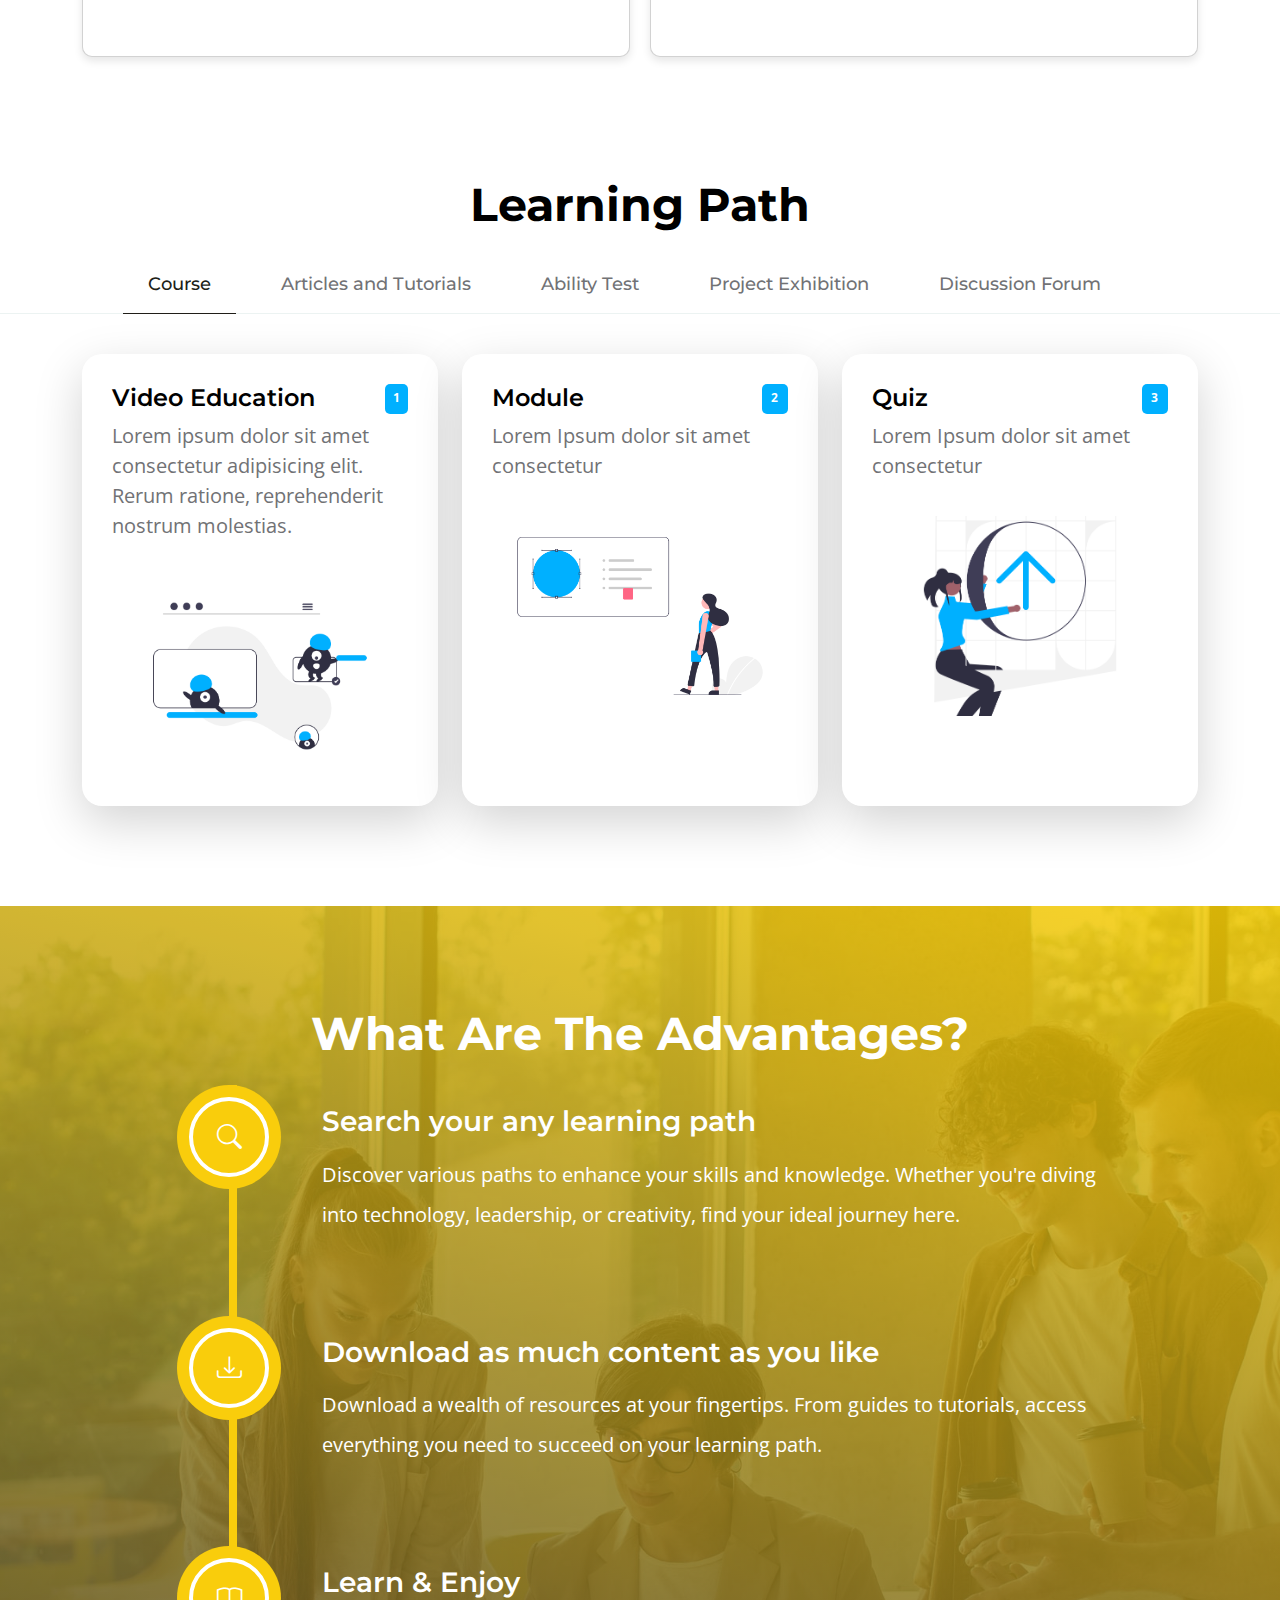
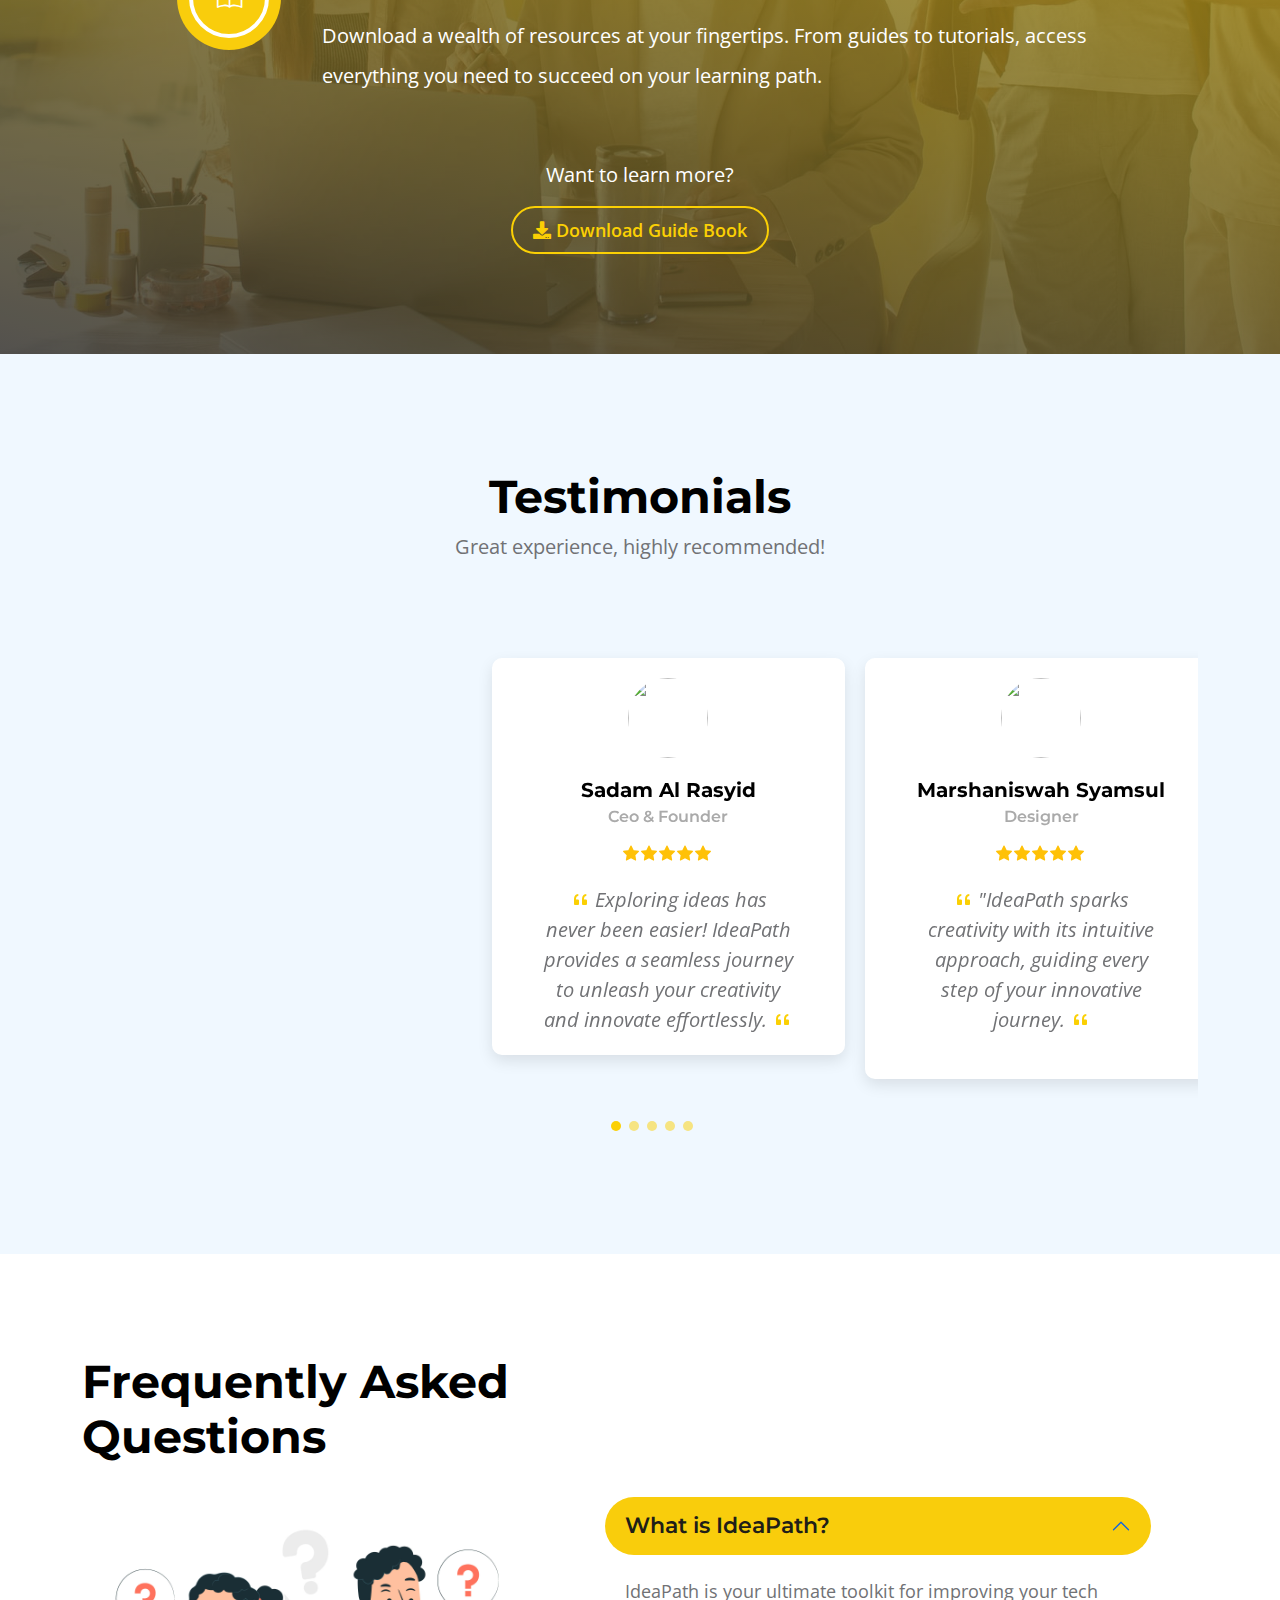
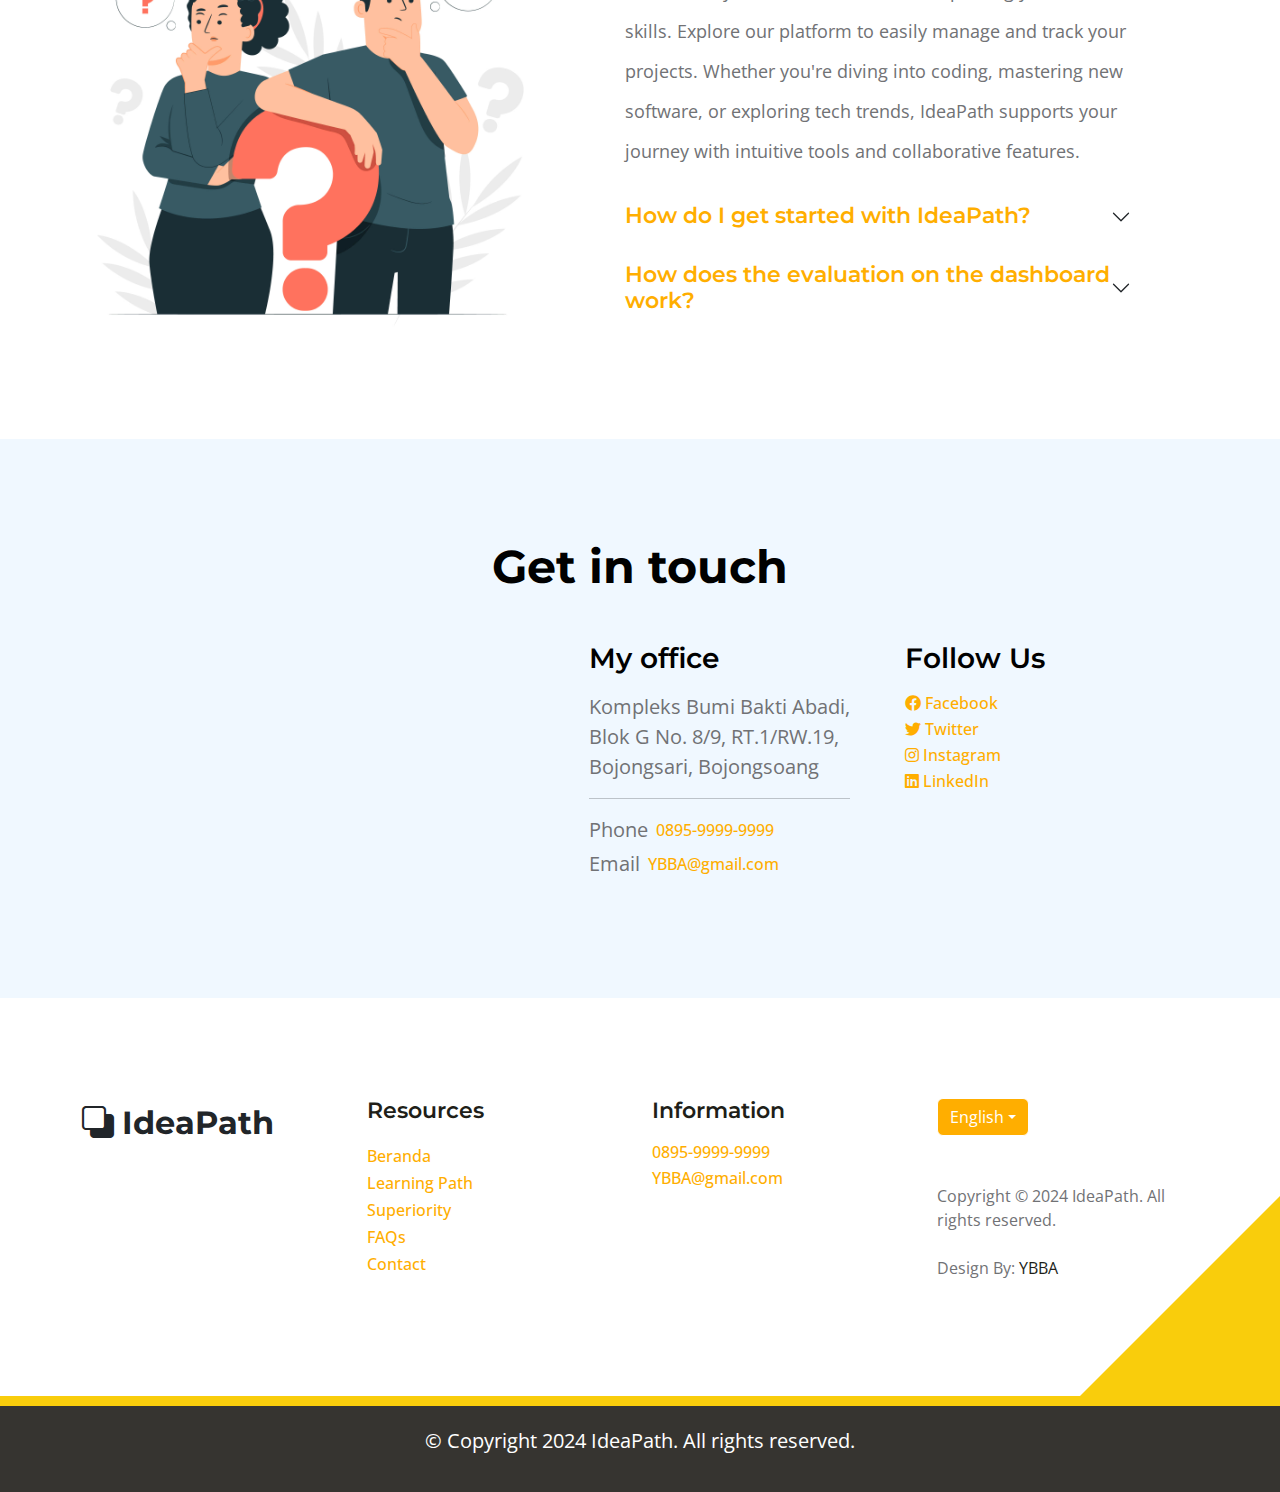
==== commit f10ac053: "Sadam" ====
--- a/index.html
+++ b/index.html
@@ -83,9 +83,9 @@
                                 <a class="nav-link dropdown-toggle" href="#" id="navbarLightDropdownMenuLink" role="button" data-bs-toggle="dropdown" aria-expanded="false">Pages</a>
 
                                 <ul class="dropdown-menu dropdown-menu-light" aria-labelledby="navbarLightDropdownMenuLink">
-                                    <li><a class="dropdown-item" href="topics-listing.html">Topics Listing</a></li>
-
-                                    <li><a class="dropdown-item" href="contact.html">Contact Form</a></li>
+                                    <li><a class="dropdown-item" href="topics-listing.html">Ability Test</a></li>
+
+                                    <li><a class="dropdown-item" href="contact.html">Discussion Forum</a></li>
                                 </ul>
                             </li>
                         </ul>
@@ -180,23 +180,22 @@
 
                                     <div class="social-share d-flex">
                                         <p class="text-white me-4">Share:</p>
-
+                                    
                                         <ul class="social-icon">
                                             <li class="social-icon-item">
                                                 <a href="#" class="social-icon-link bi-twitter"></a>
                                             </li>
-
+                                    
                                             <li class="social-icon-item">
                                                 <a href="#" class="social-icon-link bi-facebook"></a>
                                             </li>
-
+                                    
                                             <li class="social-icon-item">
                                                 <a href="#" class="social-icon-link bi-pinterest"></a>
                                             </li>
                                         </ul>
-
                                     </div>
-
+                                    
                                     <div class="section-overlay"></div>
                                 </div>
                             </div>
@@ -205,6 +204,45 @@
                     </div>
                 </div>
             </section>
+<br><br><br>
+
+            <section id="game-results" class="game-results section light-background">
+                <div class="container section-title" data-aos="fade-up">
+                    <h2>Game Results</h2>
+                    <p>Track your progress and achievements</p>
+                </div>
+                <div class="container" data-aos="fade-up" data-aos-delay="100">
+                    <div class="player-info card">
+                        <h3 id="player-name">Player Name: Sadam Al Rasyid</h3>
+                        <div class="stats">
+                            <div class="stat-item">
+                                <h4>Experience Points (EXP)</h4>
+                                <p id="exp-points">700</p>
+                            </div>
+                            <div class="stat-item">
+                                <h4>Level</h4>
+                                <p id="level">6</p>
+                            </div>
+                            <div class="stat-item">
+                                <h4>Title</h4>
+                                <p id="title">Master Learner</p>
+                            </div>
+                        </div>
+                    </div>
+                    <div class="graphs">
+                        <div class="graph-container card">
+                            <h4>Monthly EXP</h4>
+                            <canvas id="exp-chart"></canvas>
+                        </div>
+                        <div class="graph-container card">
+                            <h4>Monthly Level Progress</h4>
+                            <canvas id="level-chart"></canvas>
+                        </div>
+                    </div>
+                </div>
+            </section>
+            
+            
 
 
             <section class="explore-section section-padding" id="section_2">
@@ -534,7 +572,7 @@
                                     <li>
                                         <h4 class="text-white mb-3">Search your any learning path</h4>
 
-                                        <p class="text-white">Lorem ipsum dolor sit amet consectetur adipisicing elit. Reiciendis, cumque magnam? Sequi, cupiditate quibusdam alias illum sed esse ad dignissimos libero sunt, quisquam numquam aliquam? Voluptas, accusamus omnis?</p>
+                                        <p class="text-white">Discover various paths to enhance your skills and knowledge. Whether you're diving into technology, leadership, or creativity, find your ideal journey here.</p>
 
                                         <div class="icon-holder">
                                           <i class="bi-search"></i>
@@ -544,7 +582,7 @@
                                     <li>
                                         <h4 class="text-white mb-3">Download as much content as you like</h4>
 
-                                        <p class="text-white">Lorem ipsum dolor, sit amet consectetur adipisicing elit. Sint animi necessitatibus aperiam repudiandae nam omnis est vel quo, nihil repellat quia velit error modi earum similique odit labore. Doloremque, repudiandae?</p>
+                                        <p class="text-white">Download a wealth of resources at your fingertips. From guides to tutorials, access everything you need to succeed on your learning path.</p>
 
                                         <div class="icon-holder">
                                           <i class="bi-download"></i>
@@ -554,7 +592,7 @@
                                     <li>
                                         <h4 class="text-white mb-3">Learn &amp; Enjoy</h4>
 
-                                        <p class="text-white">Lorem, ipsum dolor sit amet consectetur adipisicing elit. Animi vero quisquam, rem assumenda similique voluptas distinctio, iste est hic eveniet debitis ut ducimus beatae id? Quam culpa deleniti officiis autem?</p>
+                                        <p class="text-white">Download a wealth of resources at your fingertips. From guides to tutorials, access everything you need to succeed on your learning path.</p>
 
                                         <div class="icon-holder">
                                           <i class="bi-book"></i>
@@ -584,7 +622,7 @@
                 <!-- Section Title -->
                 <div class="container section-title" data-aos="fade-up">
                   <h2>Testimonials</h2>
-                  <p>Necessitatibus eius consequatur ex aliquid fuga eum quidem sint consectetur velit</p>
+                  <p>Great experience, highly recommended!</p>
                 </div><!-- End Section Title -->
               
                 <div class="container" data-aos="fade-up" data-aos-delay="100">
@@ -594,14 +632,14 @@
                         <div class="testimonial-wrap">
                           <div class="testimonial-item">
                             <img src="assets/img/testimonials/testimonials-1.jpg" class="testimonial-img" alt="">
-                            <h3>Saul Goodman</h3>
+                            <h3>Sadam Al Rasyid</h3>
                             <h4>Ceo &amp; Founder</h4>
                             <div class="stars">
                               <i class="bi bi-star-fill"></i><i class="bi bi-star-fill"></i><i class="bi bi-star-fill"></i><i class="bi bi-star-fill"></i><i class="bi bi-star-fill"></i>
                             </div>
                             <p>
                               <i class="bi bi-quote quote-icon-left"></i>
-                              <span>Proin iaculis purus consequat sem cure digni ssim donec porttitora entum suscipit rhoncus. Accusantium quam, ultricies eget id, aliquam eget nibh et. Maecen aliquam, risus at semper.</span>
+                              <span>Exploring ideas has never been easier! IdeaPath provides a seamless journey to unleash your creativity and innovate effortlessly.</span>
                               <i class="bi bi-quote quote-icon-right"></i>
                             </p>
                           </div>
@@ -612,16 +650,16 @@
                         <div class="testimonial-wrap">
                           <div class="testimonial-item">
                             <img src="assets/img/testimonials/testimonials-2.jpg" class="testimonial-img" alt="">
-                            <h3>Sara Wilsson</h3>
+                            <h3>Marshaniswah Syamsul</h3>
                             <h4>Designer</h4>
                             <div class="stars">
                               <i class="bi bi-star-fill"></i><i class="bi bi-star-fill"></i><i class="bi bi-star-fill"></i><i class="bi bi-star-fill"></i><i class="bi bi-star-fill"></i>
                             </div>
                             <p>
                               <i class="bi bi-quote quote-icon-left"></i>
-                              <span>Export tempor illum tamen malis malis eram quae irure esse labore quem cillum quid cillum eram malis quorum velit fore eram velit sunt aliqua noster fugiat irure amet legam anim culpa.</span>
+                              <span>"IdeaPath sparks creativity with its intuitive approach, guiding every step of your innovative journey.</span>
                               <i class="bi bi-quote quote-icon-right"></i>
-                            </p>
+                            </p><br>
                           </div>
                         </div>
                       </div><!-- End testimonial item -->
@@ -637,9 +675,9 @@
                             </div>
                             <p>
                               <i class="bi bi-quote quote-icon-left"></i>
-                              <span>Enim nisi quem export duis labore cillum quae magna enim sint quorum nulla quem veniam duis minim tempor labore quem eram duis noster aute amet eram fore quis sint minim.</span>
+                              <span>Using IdeaPath, I found new ways to brainstorm and refine my ideas efficiently.</span>
                               <i class="bi bi-quote quote-icon-right"></i>
-                            </p>
+                            </p><br><br>
                           </div>
                         </div>
                       </div><!-- End testimonial item -->
@@ -655,9 +693,9 @@
                             </div>
                             <p>
                               <i class="bi bi-quote quote-icon-left"></i>
-                              <span>Fugiat enim eram quae cillum dolore dolor amet nulla culpa multos export minim fugiat minim velit minim dolor enim duis veniam ipsum anim magna sunt elit fore quem dolore labore illum veniam.</span>
+                              <span>nnovate with confidence using IdeaPath's structured approach and user-friendly tools.</span>
                               <i class="bi bi-quote quote-icon-right"></i>
-                            </p>
+                            </p><br>
                           </div>
                         </div>
                       </div><!-- End testimonial item -->
@@ -666,16 +704,16 @@
                         <div class="testimonial-wrap">
                           <div class="testimonial-item">
                             <img src="assets/img/testimonials/testimonials-5.jpg" class="testimonial-img" alt="">
-                            <h3>John Larson</h3>
+                            <h3>Fakhriadi Rasyaad</h3>
                             <h4>Entrepreneur</h4>
                             <div class="stars">
                               <i class="bi bi-star-fill"></i><i class="bi bi-star-fill"></i><i class="bi bi-star-fill"></i><i class="bi bi-star-fill"></i><i class="bi bi-star-fill"></i>
                             </div>
                             <p>
                               <i class="bi bi-quote quote-icon-left"></i>
-                              <span>Quis quorum aliqua sint quem irure aliqua veniam tempor noster veniam enim culpa labore duis sunt culpa nulla illum cillum fugiat legam esse veniam culpa fore nisi cillum quid.</span>
+                              <span>IdeaPath revolutionizes idea development, making it simple to transform concepts into reality.</span>
                               <i class="bi bi-quote quote-icon-right"></i>
-                            </p>
+                            </p><br>
                           </div>
                         </div>
                       </div><!-- End testimonial item -->
@@ -685,6 +723,7 @@
                   </div>
                 </div>
               </section><!-- /Testimonials Section -->
+
 
 
 
@@ -696,7 +735,7 @@
                         <div class="col-lg-6 col-12">
                             <h2 class="mb-4">Frequently Asked Questions</h2>
                         </div>
-
+ 
                         <div class="clearfix"></div>
 
                         <div class="col-lg-5 col-12">
@@ -926,6 +965,8 @@
         <script src="js/jquery.sticky.js"></script>
         <script src="js/click-scroll.js"></script>
         <script src="js/custom.js"></script>
+
+        <script src="https://cdn.jsdelivr.net/npm/chart.js"></script>
 
         <script>
             document.addEventListener('DOMContentLoaded', function () {
--- a/css/style.css
+++ b/css/style.css
@@ -1,6 +1,87 @@
 /* SADAM AL RASYID OWNER */
 
 
+/* Grapik game */
+
+
+.section-title {
+  text-align: center;
+  margin-bottom: 30px;
+}
+
+.card {
+  background: #fff;
+  padding: 20px;
+  border-radius: 10px;
+  box-shadow: 0 4px 8px rgba(0, 0, 0, 0.1);
+  margin-bottom: 20px;
+}
+
+.player-info h3 {
+  font-size: 1.5rem;
+  color: #333;
+}
+
+.stats {
+  display: flex;
+  justify-content: space-around;
+  flex-wrap: wrap;
+  gap: 20px;
+}
+
+.stat-item {
+  flex: 1;
+  min-width: 100px;
+  text-align: center;
+  padding: 10px;
+  border-radius: 10px;
+  background-color: #e9ecef;
+  box-shadow: 0 4px 8px rgba(0, 0, 0, 0.1);
+}
+
+.stat-item h4 {
+  font-size: 1rem;
+  color: #555;
+}
+
+.stat-item p {
+  font-size: 1.25rem;
+  font-weight: bold;
+  color: #111;
+}
+
+.graphs {
+  display: flex;
+  flex-direction: column;
+  gap: 20px;
+}
+
+.graph-container {
+  background: #fff;
+  padding: 20px;
+  border-radius: 10px;
+  box-shadow: 0 4px 8px rgba(0, 0, 0, 0.1);
+}
+
+@media (min-width: 768px) {
+  .stats {
+      justify-content: space-between;
+  }
+
+  .stat-item {
+      flex-basis: 30%;
+  }
+
+  .graphs {
+      flex-direction: row;
+  }
+
+  .graph-container {
+      flex: 1;
+  }
+}
+
+/* Swiper */
 .swiper-background {
   position: relative;
   z-index: 0; /* Set a lower z-index to keep it behind other elements */
@@ -1291,6 +1372,7 @@
 .faq-section .accordion-button {
   font-size: var(--h6-font-size);
   font-weight: var(--font-weight-semibold);
+  color: #ffae00;
 }
 
 .faq-section .accordion-item:first-of-type .accordion-button {
@@ -1301,12 +1383,15 @@
   border-radius: var(--border-radius-large);
   box-shadow: none;
   color: var(--primary-color);
+  background-color: #f9cd0c;
+
 }
 
 .faq-section .accordion-body {
   color: var(--p-color);
   font-size: var(--btn-font-size);
   line-height: 40px;
+  
 }
 
 /*---------------------------------------
@@ -1428,7 +1513,7 @@
 }
 
 .site-footer .dropdown-toggle {
-  background-color: var(--secondary-color);
+  background-color: #ffae00;
   border-color: var(--white-color);
 }
 
@@ -1448,7 +1533,7 @@
 }
 
 .site-footer-link {
-  color: var(--secondary-color);
+  color: #ffae00;
   font-size: var(--copyright-font-size);
   font-weight: var(--font-weight-medium);
   line-height: normal;
@@ -1460,37 +1545,73 @@
 
 
 /*---------------------------------------
-  SOCIAL ICON               
------------------------------------------*/
+  SOCIAL SHARE               
+-----------------------------------------*/
+.social-share {
+  align-items: center; /* Center align items */
+  margin-bottom: 20px; /* Space below social share */
+}
+
+.social-share p {
+  margin-right: 10px; /* Space between text and icons */
+  line-height: 1; /* Ensure proper line height for text */
+}
+
 .social-icon {
   margin: 0;
   padding: 0;
+  list-style: none;
+  display: flex; /* Display icons in a row */
 }
 
 .social-icon-item {
-  list-style: none;
-  display: inline-block;
-  vertical-align: top;
+  margin-right: 10px; /* Space between icons */
 }
 
 .social-icon-link {
   background: var(--secondary-color);
   border-radius: var(--border-radius-large);
   color: var(--white-color);
-  font-size: var(--copyright-font-size);
-  display: block;
-  margin-right: 10px;
-  text-align: center;
-  width: 35px;
-  height: 35px;
-  line-height: 36px;
+  font-size: 16px; /* Adjust icon size */
+  display: flex; /* Center align icon */
+  justify-content: center;
+  align-items: center;
+  width: 40px;
+  height: 40px;
   transition: background 0.2s, color 0.2s;
 }
 
 .social-icon-link:hover {
   background: var(--primary-color);
-  color: var(--white-color);
-}
+}
+
+/* Responsive adjustments */
+@media (max-width: 768px) {
+  .social-share {
+    flex-direction: column; /* Stack items vertically on smaller screens */
+    text-align: center; /* Center align text */
+    margin-left: 200px;
+  }
+
+  .social-share p {
+    margin-bottom: 10px; /* Space below text */
+  }
+
+  .social-icon {
+    justify-content: center; /* Center align icons */
+  }
+
+  .social-icon-item {
+    margin-right: 8px; /* Adjust space between icons */
+  }
+
+  .social-icon-link {
+    width: 35px;
+    height: 35px;
+    font-size: 14px; /* Adjust icon size */
+  }
+}
+
 
 
 /*---------------------------------------
